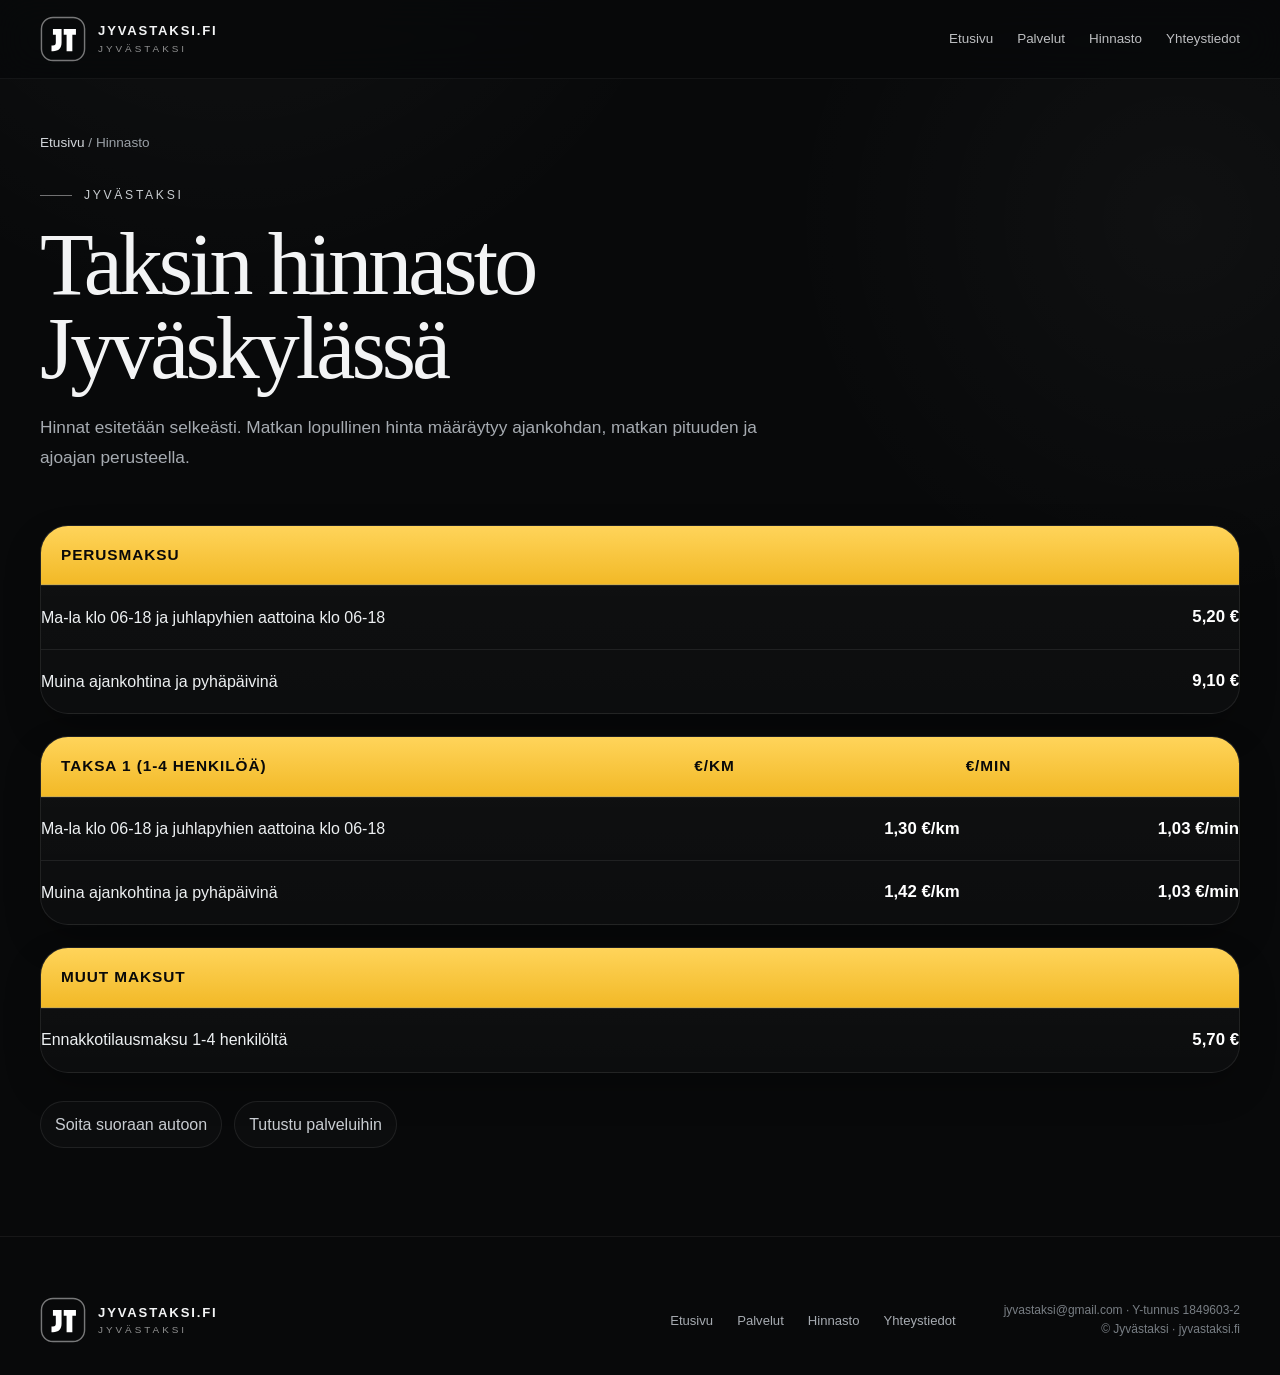
==== hinnasto/index.html @ cbcae80d "Add files via upload" ====
<!DOCTYPE html>
<html lang="fi"><head>
<meta charset="utf-8"><meta name="viewport" content="width=device-width, initial-scale=1">
<title>Taksin hinnasto Jyväskylä | Jyvästaksi</title><meta name="description" content="Jyvästaksin taksihinnasto Jyväskylässä: perusmaksut, kilometriveloitus, aikaveloitus ja ennakkotilausmaksu selkeästi esitettynä.">
<meta name="robots" content="index,follow,max-image-preview:large,max-snippet:-1">
<meta name="theme-color" content="#08090a"><link rel="canonical" href="https://jyvastaksi.fi/hinnasto/">
<meta property="og:locale" content="fi_FI"><meta property="og:type" content="website"><meta property="og:site_name" content="Jyvästaksi">
<meta property="og:title" content="Taksin hinnasto Jyväskylä | Jyvästaksi"><meta property="og:description" content="Jyvästaksin taksihinnasto Jyväskylässä: perusmaksut, kilometriveloitus, aikaveloitus ja ennakkotilausmaksu selkeästi esitettynä."><meta property="og:url" content="https://jyvastaksi.fi/hinnasto/"><meta property="og:image" content="https://jyvastaksi.fi/assets/jyvastaksi-og.jpg">
<meta name="twitter:card" content="summary_large_image"><meta name="twitter:title" content="Taksin hinnasto Jyväskylä | Jyvästaksi"><meta name="twitter:description" content="Jyvästaksin taksihinnasto Jyväskylässä: perusmaksut, kilometriveloitus, aikaveloitus ja ennakkotilausmaksu selkeästi esitettynä."><meta name="twitter:image" content="https://jyvastaksi.fi/assets/jyvastaksi-og.jpg">
<link rel="icon" href="/favicon.svg" type="image/svg+xml"><link rel="icon" href="/favicon.ico" sizes="any"><link rel="apple-touch-icon" href="/icon-180.png"><link rel="manifest" href="/site.webmanifest"><link rel="stylesheet" href="/assets/site.97f5869bd6.css">
<script type="application/ld+json">{"@context":"https://schema.org","@graph":[{"@type":"WebPage","@id":"https://jyvastaksi.fi/hinnasto/#webpage","url":"https://jyvastaksi.fi/hinnasto/","name":"Taksin hinnasto Jyväskylä | Jyvästaksi","isPartOf":{"@id":"https://jyvastaksi.fi/#website"},"about":{"@id":"https://jyvastaksi.fi/#business"},"inLanguage":"fi-FI"},{"@type":"BreadcrumbList","itemListElement":[{"@type":"ListItem","position":1,"name":"Etusivu","item":"https://jyvastaksi.fi/"},{"@type":"ListItem","position":2,"name":"Hinnasto","item":"https://jyvastaksi.fi/hinnasto/"}]},{"@type":["LocalBusiness","TaxiService"],"@id":"https://jyvastaksi.fi/#business","name":"Jyvästaksi","alternateName":"jyvastaksi.fi","legalName":"Jyvästaksi","url":"https://jyvastaksi.fi/","logo":"https://jyvastaksi.fi/icon-512.png","image":["https://jyvastaksi.fi/assets/jyvastaksi-og.jpg","https://jyvastaksi.fi/assets/jyvastaksi-taksi-jyvaskyla-1672.webp"],"email":"jyvastaksi@gmail.com","taxID":"1849603-2","priceRange":"€€","description":"Turvallista ja paikallista taksipalvelua Jyväskylässä neljän 1+4 hengen Mercedes-Benz-taksin kalustolla.","areaServed":{"@type":"City","name":"Jyväskylä"},"knowsLanguage":["fi"],"slogan":"Turvallista taksipalvelua vahvalla paikallistuntemuksella","contactPoint":[{"@type":"ContactPoint","telephone":"+358504113027","contactType":"Auto 27","areaServed":"Jyväskylä","availableLanguage":"fi"},{"@type":"ContactPoint","telephone":"+358504113035","contactType":"Auto 35","areaServed":"Jyväskylä","availableLanguage":"fi"},{"@type":"ContactPoint","telephone":"+358504113041","contactType":"Auto 41","areaServed":"Jyväskylä","availableLanguage":"fi"},{"@type":"ContactPoint","telephone":"+358504113075","contactType":"Auto 75","areaServed":"Jyväskylä","availableLanguage":"fi"}],"hasOfferCatalog":{"@type":"OfferCatalog","name":"Taksipalvelut","itemListElement":[{"@type":"Offer","itemOffered":{"@type":"Service","name":"Paikalliset taksikuljetukset Jyväskylässä"}},{"@type":"Offer","itemOffered":{"@type":"Service","name":"Ennakkotilaukset"}},{"@type":"Offer","itemOffered":{"@type":"Service","name":"Yritys- ja tilausajot"}}]}},{"@type":"WebSite","@id":"https://jyvastaksi.fi/#website","url":"https://jyvastaksi.fi/","name":"Jyvästaksi","inLanguage":"fi-FI","publisher":{"@id":"https://jyvastaksi.fi/#business"}}]}</script>
</head><body>
<a class="skip-link" href="#main">Siirry sisältöön</a>
<header class="site-header scrolled"><div class="container nav-wrap"><a class="brand" href="/" aria-label="Jyvästaksi, etusivu"><span class="brand-mark" aria-hidden="true"><svg viewBox="0 0 64 64"><rect x="2" y="2" width="60" height="60" rx="16"/><path d="M18 18h12v19c0 8-4 12-12 12h-2v-8h2c3 0 4-1 4-4V26h-4z"/><path d="M33 18h17v8h-5v23h-8V26h-4z"/></svg></span><span><strong>JYVASTAKSI.FI</strong><small>JYVÄSTAKSI</small></span></a><nav class="primary-nav"><a href="/">Etusivu</a><a href="/palvelut/">Palvelut</a><a href="/hinnasto/">Hinnasto</a><a href="/yhteystiedot/">Yhteystiedot</a></nav></div></header>
<main class="subpage-main" id="main"><div class="container"><div class="breadcrumbs"><a href="/">Etusivu</a> / Hinnasto</div><div class="subpage-hero"><span class="eyebrow">Jyvästaksi</span><h1>Taksin hinnasto Jyväskylässä</h1><p>Hinnat esitetään selkeästi. Matkan lopullinen hinta määräytyy ajankohdan, matkan pituuden ja ajoajan perusteella.</p></div><section class="pricing-panels" aria-label="Jyvästaksin hinnasto"><div class="price-panel"><div class="price-panel-head">Perusmaksu</div><div class="price-row"><div class="price-desc">Ma-la klo 06-18 ja juhlapyhien aattoina klo 06-18</div><div class="price-value">5,20 €</div></div><div class="price-row"><div class="price-desc">Muina ajankohtina ja pyhäpäivinä</div><div class="price-value">9,10 €</div></div></div><div class="price-panel"><div class="price-panel-head price-panel-head-grid"><span>Taksa 1 (1-4 henkilöä)</span><span>€/km</span><span>€/min</span></div><div class="price-row price-row-grid"><div class="price-desc">Ma-la klo 06-18 ja juhlapyhien aattoina klo 06-18</div><div class="price-value">1,30 €/km</div><div class="price-value">1,03 €/min</div></div><div class="price-row price-row-grid"><div class="price-desc">Muina ajankohtina ja pyhäpäivinä</div><div class="price-value">1,42 €/km</div><div class="price-value">1,03 €/min</div></div></div><div class="price-panel"><div class="price-panel-head">Muut maksut</div><div class="price-row"><div class="price-desc">Ennakkotilausmaksu 1-4 henkilöltä</div><div class="price-value">5,70 €</div></div></div></section><div class="seo-links"><a href="/yhteystiedot/">Soita suoraan autoon</a><a href="/palvelut/">Tutustu palveluihin</a></div></div></main>
<footer class="site-footer"><div class="container footer-grid"><a class="brand footer-brand" href="/"><span class="brand-mark" aria-hidden="true"><svg viewBox="0 0 64 64"><rect x="2" y="2" width="60" height="60" rx="16"/><path d="M18 18h12v19c0 8-4 12-12 12h-2v-8h2c3 0 4-1 4-4V26h-4z"/><path d="M33 18h17v8h-5v23h-8V26h-4z"/></svg></span><span><strong>JYVASTAKSI.FI</strong><small>JYVÄSTAKSI</small></span></a><div class="footer-links"><a href="/">Etusivu</a><a href="/palvelut/">Palvelut</a><a href="/hinnasto/">Hinnasto</a><a href="/yhteystiedot/">Yhteystiedot</a></div><div class="footer-meta"><span><a href="mailto:jyvastaksi@gmail.com">jyvastaksi@gmail.com</a> · Y-tunnus 1849603-2</span><span>© Jyvästaksi · jyvastaksi.fi</span></div></div></footer>
</body></html>
---- assets/site.97f5869bd6.css ----
:root { --bg: #08090a; --bg-soft: #0e1012; --surface: #14171a; --surface-2: #1b1f23; --line: rgba(255,255,255,.10); --line-strong: rgba(255,255,255,.18); --text: #f3f4f5; --muted: #a6abb1; --silver: #c8ccd1; --accent: #e2e4e7; --max: 1200px; --radius: 26px; --shadow: 0 24px 80px rgba(0,0,0,.45);
} * { box-sizing: border-box; } html { scroll-behavior: smooth; background: var(--bg);
} body { margin: 0; background: radial-gradient(circle at 15% -10%, rgba(255,255,255,.07), transparent 28%), radial-gradient(circle at 90% 20%, rgba(255,255,255,.045), transparent 25%), var(--bg); color: var(--text); font-family: Inter, ui-sans-serif, -apple-system, BlinkMacSystemFont, "Segoe UI", sans-serif; line-height: 1.6; -webkit-font-smoothing: antialiased;
} body.menu-open { overflow: hidden; } a { color: inherit; text-decoration: none; }
button, input, textarea { font: inherit; }
button { color: inherit; } img, svg { display: block; max-width: 100%; } .container { width: min(calc(100% - 40px), var(--max)); margin-inline: auto;
} .skip-link { position: fixed; top: 10px; left: 10px; z-index: 1000; padding: 10px 14px; background: #fff; color: #000; transform: translateY(-150%); transition: transform .2s ease;
}
.skip-link:focus { transform: translateY(0); } .sr-only { position: absolute; width: 1px; height: 1px; padding: 0; margin: -1px; overflow: hidden; clip: rect(0,0,0,0); white-space: nowrap; border: 0;
} .site-header { position: fixed; inset: 0 0 auto 0; z-index: 100; background: rgba(8,9,10,.72); backdrop-filter: blur(18px); border-bottom: 1px solid transparent; transition: border-color .25s ease, background .25s ease;
} .site-header.scrolled { border-bottom-color: var(--line); background: rgba(8,9,10,.92);
} .nav-wrap { min-height: 82px; display: flex; align-items: center; justify-content: space-between; gap: 32px;
} .brand { display: inline-flex; align-items: center; gap: 12px; letter-spacing: .16em; line-height: 1;
} .brand-mark { width: 46px; height: 46px;
} .brand-mark svg rect { fill: transparent; stroke: rgba(255,255,255,.45); stroke-width: 2;
} .brand-mark svg path { fill: #fff; } .brand strong { display: block; font-size: .78rem; font-weight: 650;
} .brand small { display: block; margin-top: 7px; font-size: .62rem; color: var(--muted); letter-spacing: .4em;
} .primary-nav { display: flex; align-items: center; gap: 28px; font-size: .87rem; color: #d6d8db;
} .primary-nav > a:not(.nav-cta) { position: relative;
} .primary-nav > a:not(.nav-cta)::after { content: ""; position: absolute; inset: auto 0 -7px; height: 1px; background: #fff; transform: scaleX(0); transform-origin: left; transition: transform .2s ease;
} .primary-nav > a:not(.nav-cta):hover::after { transform: scaleX(1);
} .nav-cta { border: 1px solid var(--line-strong); padding: 11px 17px; border-radius: 999px; transition: background .2s ease, color .2s ease;
} .nav-cta:hover { background: #fff; color: #08090a; } .menu-toggle { display: none; width: 44px; height: 44px; border: 1px solid var(--line); border-radius: 50%; background: transparent; align-items: center; justify-content: center; flex-direction: column; gap: 4px;
} .menu-toggle span:not(.sr-only) { width: 18px; height: 1px; background: #fff; transition: transform .2s ease, opacity .2s ease;
} .hero { position: relative; min-height: 820px; display: grid; align-items: center; padding: 160px 0 100px; overflow: hidden;
} .hero::before { content: ""; position: absolute; width: 660px; height: 660px; right: -240px; top: 40px; border: 1px solid rgba(255,255,255,.055); border-radius: 50%; box-shadow: 0 0 0 90px rgba(255,255,255,.012), 0 0 0 180px rgba(255,255,255,.008);
} .hero-grid { display: grid; grid-template-columns: .88fr 1.12fr; gap: 72px; align-items: center;
} .eyebrow { display: inline-flex; align-items: center; gap: 12px; color: #c9cdd1; font-size: .76rem; text-transform: uppercase; letter-spacing: .22em;
} .eyebrow::before { content: ""; width: 32px; height: 1px; background: rgba(255,255,255,.42);
} .hero h1,
.section h2 { font-family: Georgia, "Times New Roman", serif; font-weight: 400; letter-spacing: -.045em;
} .hero h1 { margin: 24px 0; font-size: clamp(4rem, 7.2vw, 7.4rem); line-height: .88;
} .hero h1 em { color: #aeb3b8; font-weight: 400;
} .hero-copy > p { max-width: 590px; margin: 0; font-size: 1.12rem; color: var(--muted);
} .hero-actions { display: flex; flex-wrap: wrap; gap: 14px; margin-top: 38px;
} .btn { min-height: 52px; padding: 14px 23px; border-radius: 999px; display: inline-flex; align-items: center; justify-content: center; border: 1px solid transparent; font-weight: 600; font-size: .92rem; cursor: pointer; transition: transform .2s ease, background .2s ease, border-color .2s ease;
} .btn:hover { transform: translateY(-2px); } .btn-primary { background: linear-gradient(180deg, #f3f4f5, #c7cbd0); color: #090a0b; box-shadow: 0 10px 28px rgba(255,255,255,.08);
} .btn-secondary { border-color: var(--line-strong); background: rgba(255,255,255,.025);
} .btn-secondary:hover { background: rgba(255,255,255,.06); } .btn-full { width: 100%; border: 0; } .hero-note { display: flex; align-items: center; gap: 9px; margin-top: 24px; color: #81878d; font-size: .78rem;
} .status-dot { width: 7px; height: 7px; border-radius: 50%; background: #b9bdc2; box-shadow: 0 0 0 5px rgba(185,189,194,.10);
} .hero-visual { position: relative; min-height: 520px; border-radius: 36px; border: 1px solid var(--line); background: linear-gradient(135deg, rgba(255,255,255,.035), transparent 46%), linear-gradient(180deg, #111316 0%, #090a0b 100%); overflow: hidden; box-shadow: var(--shadow);
} .hero-visual::before { content: ""; position: absolute; inset: 0; background-image: linear-gradient(rgba(255,255,255,.025) 1px, transparent 1px), linear-gradient(90deg, rgba(255,255,255,.025) 1px, transparent 1px); background-size: 48px 48px; mask-image: linear-gradient(to bottom, rgba(0,0,0,.75), transparent 75%);
} .light-line { position: absolute; width: 78%; height: 2px; left: 11%; top: 34%; background: linear-gradient(90deg, transparent, rgba(255,255,255,.75), transparent); box-shadow: 0 0 26px rgba(255,255,255,.23); transform: rotate(-7deg);
} .car-stage { position: absolute; inset: 80px 28px 70px; display: flex; align-items: center; justify-content: center;
} .car-silhouette { position: relative; width: 90%; height: 220px; filter: drop-shadow(0 35px 38px rgba(0,0,0,.65));
} .car-body { position: absolute; left: 4%; right: 2%; bottom: 45px; height: 90px; background: linear-gradient(180deg, #32363b, #0d0f11 74%); border-radius: 48px 70px 24px 22px; border-top: 1px solid rgba(255,255,255,.18); box-shadow: inset 0 -20px 35px rgba(0,0,0,.72);
} .car-roof { position: absolute; left: 24%; right: 18%; bottom: 113px; height: 78px; background: linear-gradient(145deg, #3a3f45, #111417 74%); clip-path: polygon(15% 100%, 30% 5%, 70% 0, 94% 100%); border-radius: 22px;
} .car-window { position: absolute; left: 35%; right: 27%; bottom: 128px; height: 48px; background: linear-gradient(135deg, #161c21, #060708); clip-path: polygon(7% 100%, 20% 7%, 75% 5%, 93% 100%); opacity: .94; border-top: 1px solid rgba(255,255,255,.12);
} .wheel { position: absolute; bottom: 17px; width: 78px; height: 78px; border-radius: 50%; background: radial-gradient(circle, #777c82 0 12%, #202326 13% 35%, #050607 36% 100%); border: 6px solid #090a0b; box-shadow: 0 0 0 2px rgba(255,255,255,.06);
} .wheel-left { left: 18%; }
.wheel-right { right: 14%; } .headlight { position: absolute; width: 80px; height: 13px; right: 2%; bottom: 93px; background: linear-gradient(90deg, transparent, #f5f6f7); border-radius: 50%; filter: blur(.3px); box-shadow: 18px 0 28px rgba(255,255,255,.28);
} .reflection { position: absolute; width: 76%; height: 60px; bottom: 5px; background: radial-gradient(ellipse, rgba(255,255,255,.07), transparent 68%); filter: blur(9px);
} .hero-card { position: absolute; left: 28px; bottom: 26px; padding: 18px 20px; min-width: 230px; background: rgba(9,10,11,.67); border: 1px solid var(--line); border-radius: 18px; backdrop-filter: blur(16px);
} .hero-card span,
.hero-card small { display: block; color: var(--muted); font-size: .72rem;
} .hero-card strong { display: block; margin: 3px 0 2px; font-family: Georgia, serif; font-weight: 400; font-size: 1.3rem;
} .hero-scroll { position: absolute; left: 20px; bottom: 90px; writing-mode: vertical-rl; font-size: .65rem; text-transform: uppercase; letter-spacing: .25em; color: #646a70;
} .trust-strip { border-block: 1px solid var(--line); background: rgba(255,255,255,.012);
} .trust-grid { display: grid; grid-template-columns: repeat(4, 1fr);
} .trust-grid > div { min-height: 132px; padding: 30px; display: flex; flex-direction: column; justify-content: center; border-right: 1px solid var(--line);
} .trust-grid > div:first-child { border-left: 1px solid var(--line); } .trust-grid strong { font-family: Georgia, serif; font-size: 1.65rem; font-weight: 400;
} .trust-grid span { color: var(--muted); font-size: .8rem; margin-top: 4px;
} .section { padding: 110px 0; } .section-head { display: grid; grid-template-columns: 1fr .6fr; gap: 42px; align-items: end; margin-bottom: 36px;
} .section h2 { margin: 18px 0 0; font-size: clamp(2.7rem, 5vw, 5rem); line-height: .98;
} .section-head > p { margin: 0; color: var(--muted);
} .service-grid { display: grid; grid-template-columns: repeat(3, 1fr); gap: 18px;
} .service-card { min-height: 330px; padding: 30px; border-radius: var(--radius); border: 1px solid var(--line); background: linear-gradient(145deg, rgba(255,255,255,.035), transparent 45%), var(--surface); display: flex; flex-direction: column; transition: transform .25s ease, border-color .25s ease, background .25s ease;
} .service-card:hover { transform: translateY(-6px); border-color: var(--line-strong); background: linear-gradient(145deg, rgba(255,255,255,.06), transparent 45%), #171a1e;
} .service-number { color: #777d83; font-size: .75rem; letter-spacing: .16em;
} .service-card h3 { margin: 42px 0 12px; font-family: Georgia, serif; font-size: 1.75rem; font-weight: 400;
} .service-card p { margin: 0; color: var(--muted);
} .service-link { margin-top: auto; padding-top: 28px; color: #cdd0d4; font-size: .82rem;
} .fleet { background: linear-gradient(180deg, rgba(255,255,255,.025), transparent 20%), var(--bg-soft); border-block: 1px solid var(--line);
} .fleet-grid,
.about-grid,
.contact-grid { display: grid; grid-template-columns: 1fr 1fr; gap: 80px; align-items: center;
} .lead { font-size: 1.15rem; color: #d4d7da;
} .fleet-copy .lead { max-width: 590px; } .check-list { display: grid; grid-template-columns: 1fr 1fr; gap: 13px 22px; list-style: none; padding: 0; margin: 30px 0;
} .check-list li { position: relative; padding-left: 22px; color: #cfd2d5;
} .check-list li::before { content: ""; position: absolute; left: 0; top: .72em; width: 8px; height: 1px; background: #e3e5e7;
} .muted { color: var(--muted); font-size: .88rem; } .fleet-panel { min-height: 520px; padding: 34px; border-radius: 34px; border: 1px solid var(--line); background: radial-gradient(circle at 85% 15%, rgba(255,255,255,.08), transparent 28%), linear-gradient(145deg, #20242a, #0c0e10 70%); position: relative; overflow: hidden; box-shadow: var(--shadow);
} .fleet-panel::after { content: ""; position: absolute; width: 360px; height: 360px; right: -150px; bottom: -160px; border-radius: 50%; border: 1px solid rgba(255,255,255,.10); box-shadow: 0 0 0 60px rgba(255,255,255,.02), 0 0 0 120px rgba(255,255,255,.01);
} .fleet-badge { position: relative; z-index: 2; font-family: Georgia, serif; font-size: clamp(5rem, 10vw, 9rem); letter-spacing: -.08em; color: rgba(255,255,255,.92);
} .fleet-lines { position: absolute; inset: 180px 34px auto; display: grid; gap: 18px;
} .fleet-lines span { height: 1px; background: linear-gradient(90deg, rgba(255,255,255,.35), transparent);
} .fleet-lines span:nth-child(2) { width: 75%; }
.fleet-lines span:nth-child(3) { width: 52%; } .fleet-meta { position: absolute; z-index: 2; left: 34px; right: 34px; bottom: 34px; display: grid; gap: 13px;
} .fleet-meta > div { display: flex; justify-content: space-between; gap: 18px; padding-top: 13px; border-top: 1px solid var(--line);
} .fleet-meta span { color: var(--muted); font-size: .8rem; }
.fleet-meta strong { font-weight: 500; font-size: .9rem; } .about-image { min-height: 580px; position: relative; overflow: hidden; border-radius: 34px; border: 1px solid var(--line); background: radial-gradient(circle at 20% 20%, rgba(255,255,255,.09), transparent 20%), linear-gradient(135deg, #1b1f23, #090a0b); box-shadow: var(--shadow);
} .city-grid { position: absolute; inset: 0; background-image: linear-gradient(22deg, transparent 0 46%, rgba(255,255,255,.08) 47% 48%, transparent 49% 100%), linear-gradient(115deg, transparent 0 43%, rgba(255,255,255,.055) 44% 45%, transparent 46% 100%), linear-gradient(90deg, rgba(255,255,255,.03) 1px, transparent 1px), linear-gradient(rgba(255,255,255,.03) 1px, transparent 1px); background-size: 180px 180px, 210px 210px, 48px 48px, 48px 48px; transform: scale(1.15) rotate(-4deg);
} .city-label { position: absolute; top: 50%; left: 50%; bottom: auto; transform: translate(-50%, -50%); width: 100%; padding: 0 24px; text-align: center; font-family: Georgia, serif; font-size: 3rem; line-height: .9; letter-spacing: -.04em;
} .city-label span { display: inline-block; margin-top: 12px; font-family: Inter, sans-serif; font-size: .72rem; letter-spacing: .18em; color: var(--muted); text-align: center;
} .about-copy p:not(.lead) { color: var(--muted); } .quote { display: grid; grid-template-columns: auto 1fr; gap: 18px; margin-top: 38px; padding: 24px 0; border-block: 1px solid var(--line);
} .quote > span { font-family: Georgia, serif; font-size: 3rem; line-height: 1; color: #8d9298;
} .quote p { margin: 4px 0 0; font-family: Georgia, serif; font-size: 1.35rem; color: #e2e4e6 !important;
} .contact { background: radial-gradient(circle at 20% 50%, rgba(255,255,255,.045), transparent 25%), var(--bg-soft); border-top: 1px solid var(--line);
} .contact-grid { align-items: start; } .contact-copy > p { max-width: 500px; color: var(--muted);
} .contact-details { display: grid; gap: 17px; margin-top: 40px;
} .contact-details > div { padding-top: 16px; border-top: 1px solid var(--line);
} .contact-details span,
.contact-details strong { display: block; } .contact-details span { color: var(--muted); font-size: .76rem; text-transform: uppercase; letter-spacing: .14em;
} .contact-details strong { margin-top: 4px; font-weight: 500;
} .contact-form { padding: 34px; border: 1px solid var(--line); border-radius: 28px; background: rgba(255,255,255,.025); box-shadow: var(--shadow);
} .form-row { display: grid; grid-template-columns: 1fr 1fr; gap: 16px;
} .contact-form label { display: grid; gap: 8px; margin-bottom: 16px; color: #d7dade; font-size: .82rem;
} .contact-form input,
.contact-form textarea { width: 100%; color: #f2f3f4; background: #0b0d0f; border: 1px solid var(--line); border-radius: 13px; padding: 13px 14px; outline: none; transition: border-color .2s ease, box-shadow .2s ease;
} .contact-form input:focus,
.contact-form textarea:focus { border-color: rgba(255,255,255,.45); box-shadow: 0 0 0 4px rgba(255,255,255,.045);
} .contact-form textarea { resize: vertical; min-height: 130px; } .consent { display: flex !important; grid-template-columns: none !important; align-items: flex-start; gap: 11px !important; color: var(--muted) !important;
} .consent input { width: 18px; height: 18px; margin-top: 2px;
} .form-status { min-height: 24px; margin: 14px 0 0; color: #e4e6e8; font-size: .84rem;
} .form-help { margin: 2px 0 0; color: #777d83; font-size: .72rem;
} .site-footer { padding: 60px 0 32px; border-top: 1px solid var(--line);
} .footer-grid { display: grid; grid-template-columns: 1fr auto auto; align-items: center; gap: 48px;
} .footer-links { display: flex; gap: 24px; color: var(--muted); font-size: .82rem;
} .footer-meta { display: grid; justify-items: end; color: #787e84; font-size: .75rem;
} .draft-note { margin-top: 42px; padding-top: 22px; border-top: 1px solid var(--line); color: #686e74; font-size: .72rem;
} .mobile-cta { display: none; } .reveal { opacity: 0; transform: translateY(22px); transition: opacity .7s ease, transform .7s ease;
} .reveal.visible { opacity: 1; transform: translateY(0);
} @media (prefers-reduced-motion: reduce) { html { scroll-behavior: auto; } *, *::before, *::after { animation-duration: .01ms !important; transition-duration: .01ms !important; } .reveal { opacity: 1; transform: none; }
} @media (max-width: 980px) { .primary-nav { position: fixed; inset: 82px 0 0; padding: 38px 20px; background: rgba(8,9,10,.98); display: flex; flex-direction: column; align-items: stretch; gap: 0; transform: translateX(100%); transition: transform .25s ease; } .primary-nav.open { transform: translateX(0); } .primary-nav a { padding: 17px 4px; border-bottom: 1px solid var(--line); font-size: 1.05rem; } .nav-cta { margin-top: 20px; border: 1px solid var(--line-strong) !important; text-align: center; } .menu-toggle { display: flex; } .menu-toggle[aria-expanded="true"] span:nth-child(1) { transform: translateY(5px) rotate(45deg); } .menu-toggle[aria-expanded="true"] span:nth-child(2) { opacity: 0; } .menu-toggle[aria-expanded="true"] span:nth-child(3) { transform: translateY(-5px) rotate(-45deg); } .hero-grid, .fleet-grid, .about-grid, .contact-grid { grid-template-columns: 1fr; } .hero { padding-top: 130px; } .hero-copy { max-width: 760px; } .hero-visual { min-height: 500px; } .section-head { grid-template-columns: 1fr; gap: 18px; } .fleet-grid, .about-grid, .contact-grid { gap: 36px; } .about-image { min-height: 360px; } .footer-grid { grid-template-columns: 1fr; align-items: start; } .footer-meta { justify-items: start; }
} @media (max-width: 720px) { .container { width: min(calc(100% - 28px), var(--max)); } .nav-wrap { min-height: 72px; } .primary-nav { inset: 72px 0 0; } .hero { min-height: auto; padding: 118px 0 70px; } .hero h1 { font-size: clamp(3.45rem, 17vw, 5.8rem); } .hero-copy > p { font-size: 1rem; } .hero-actions { display: grid; } .btn { width: 100%; } .hero-visual { min-height: 400px; border-radius: 24px; } .car-stage { inset: 62px 12px 76px; } .car-silhouette { transform: scale(.88); } .hero-card { left: 18px; right: 18px; bottom: 18px; } .hero-scroll { display: none; } .trust-grid { grid-template-columns: 1fr 1fr; } .trust-grid > div { min-height: 105px; padding: 20px; } .trust-grid > div:nth-child(3) { border-left: 1px solid var(--line); } .trust-grid > div:nth-child(-n+2) { border-bottom: 1px solid var(--line); } .section { padding: 64px 0; } .section h2 { font-size: clamp(2.15rem, 10vw, 3.35rem); } .service-grid { grid-template-columns: 1fr; } .service-card { min-height: 280px; } .check-list { grid-template-columns: 1fr; } .fleet-panel { min-height: 430px; padding: 24px; } .fleet-lines { inset: 150px 24px auto; } .fleet-meta { left: 24px; right: 24px; bottom: 24px; } .about-image { min-height: 250px; } .city-label { top: 50%; left: 50%; bottom: auto; transform: translate(-50%, -50%); font-size: 2.15rem; } .contact-form { padding: 18px; border-radius: 20px; } .form-row { grid-template-columns: 1fr; gap: 0; } .footer-links { flex-wrap: wrap; } .footer-brand { margin-bottom: 8px; } .mobile-cta { display: flex; position: fixed; z-index: 90; left: 14px; right: 14px; bottom: 14px; min-height: 52px; align-items: center; justify-content: center; border-radius: 999px; background: linear-gradient(180deg, #f3f4f5, #c7cbd0); color: #090a0b; font-weight: 700; box-shadow: 0 18px 55px rgba(0,0,0,.55); } .site-footer { padding-bottom: 100px; }
} .hero-visual-photo { position: relative; min-height: 560px; border-radius: 34px; border: 1px solid var(--line); overflow: hidden; background: #0b0d10; box-shadow: var(--shadow);
} .hero-photo { position: absolute; inset: 0; width: 100%; height: 100%; object-fit: cover; object-position: center center;
} .hero-visual-photo::before { content: ""; position: absolute; inset: 0; background: linear-gradient(180deg, rgba(0,0,0,.10), rgba(0,0,0,.18) 38%, rgba(0,0,0,.55) 100%), radial-gradient(circle at 85% 18%, rgba(255,255,255,.10), transparent 22%); z-index: 1;
} .hero-card,
.hero-float { position: absolute; z-index: 2; border: 1px solid rgba(255,255,255,.12); background: rgba(8,10,12,.62); backdrop-filter: blur(14px); box-shadow: 0 14px 36px rgba(0,0,0,.32);
} .hero-card { left: 24px; right: auto; bottom: 24px; min-width: 290px; padding: 18px 20px; border-radius: 20px;
} .hero-card span,
.hero-card small,
.hero-float span { display: block; color: #d2d6da; font-size: .74rem;
} .hero-card strong { display: block; margin: 4px 0; font-family: Georgia, serif; font-weight: 400; font-size: 1.45rem;
} .hero-float { top: 24px; right: 24px; padding: 14px 16px; border-radius: 18px; text-align: right;
} .hero-float strong { display: block; margin-top: 3px; font-size: 1rem; font-weight: 600; color: #fff;
} @media (max-width: 720px) { .hero-visual-photo { min-height: 390px; border-radius: 24px; } .hero-card { left: 16px; right: 16px; bottom: 16px; min-width: 0; border-radius: 16px; } .hero-float { top: 16px; right: 16px; padding: 10px 12px; border-radius: 14px; }
} .gallery { background: linear-gradient(180deg, rgba(255,255,255,.018), transparent 18%), var(--bg); border-top: 1px solid var(--line);
} .gallery-grid { display: grid; grid-template-columns: 1.25fr .95fr; gap: 22px; align-items: stretch;
} .gallery-card,
.price-card { position: relative; margin: 0; overflow: hidden; border-radius: 28px; border: 1px solid var(--line); background: rgba(255,255,255,.02); box-shadow: var(--shadow);
} .gallery-card img,
.price-card img { width: 100%; height: 100%; display: block; object-fit: cover;
} .gallery-card-large { min-height: 530px;
} .gallery-card:not(.gallery-card-large) { min-height: 530px;
} .gallery-card::before { content: ""; position: absolute; inset: 0; background: linear-gradient(180deg, rgba(0,0,0,.02), rgba(0,0,0,.08) 40%, rgba(0,0,0,.72) 100%); z-index: 1;
} .gallery-card figcaption { position: absolute; left: 22px; right: 22px; bottom: 20px; z-index: 2; padding: 18px 20px; border-radius: 18px; border: 1px solid rgba(255,255,255,.12); background: rgba(7,8,10,.55); backdrop-filter: blur(14px);
} .gallery-card figcaption strong { display: block; font-family: Georgia, serif; font-weight: 400; font-size: 1.35rem; margin-bottom: 4px;
} .gallery-card figcaption span { color: #d2d6da; font-size: .84rem;
} .pricing { background: linear-gradient(180deg, rgba(255,255,255,.025), transparent 20%), var(--bg-soft); border-top: 1px solid var(--line);
} .price-grid { display: grid; grid-template-columns: 1fr 1fr; gap: 22px;
} .price-card { padding: 14px; text-decoration: none; transition: transform .25s ease, border-color .25s ease, background .25s ease;
} .price-card:hover { transform: translateY(-5px); border-color: var(--line-strong); background: rgba(255,255,255,.04);
} .price-card img { height: auto; border-radius: 18px; object-fit: contain; background: #fff;
} .price-card span { display: inline-block; margin-top: 12px; color: #d6dade; font-size: .84rem;
} .pricing-note { margin-top: 20px; padding: 18px 20px; border-radius: 18px; border: 1px solid var(--line); color: var(--muted); background: rgba(255,255,255,.02);
} @media (max-width: 980px) { .gallery-grid, .price-grid { grid-template-columns: 1fr; } .gallery-card-large, .gallery-card:not(.gallery-card-large) { min-height: 430px; }
} @media (max-width: 720px) { .gallery-card-large, .gallery-card:not(.gallery-card-large) { min-height: 320px; } .gallery-card, .price-card { border-radius: 22px; } .gallery-card figcaption { left: 16px; right: 16px; bottom: 16px; padding: 14px 16px; } .gallery-card figcaption strong { font-size: 1.15rem; } .price-card { padding: 10px; }
} .pricing { background: linear-gradient(180deg, rgba(255,255,255,.025), transparent 20%), var(--bg-soft); border-top: 1px solid var(--line);
} .pricing-panels { display: grid; gap: 22px;
} .price-panel { overflow: hidden; border-radius: 24px; border: 1px solid var(--line); background: linear-gradient(145deg, rgba(255,255,255,.035), transparent 46%), rgba(255,255,255,.02); box-shadow: var(--shadow);
} .price-panel-head { padding: 17px 20px; background: linear-gradient(90deg, #4fc6cc, #6fd7dc); color: white; text-transform: uppercase; letter-spacing: .06em; font-weight: 700; font-size: .96rem;
} .price-panel-head-grid { display: grid; grid-template-columns: 1.7fr .7fr .7fr; gap: 18px;
} .price-row { display: grid; grid-template-columns: 1.6fr .6fr; gap: 16px; align-items: center; padding: 18px 20px; border-top: 1px solid rgba(255,255,255,.08);
} .price-row-grid { grid-template-columns: 1.7fr .7fr .7fr;
} .price-desc { color: #edf0f2; font-size: 1rem; line-height: 1.5;
} .price-value { color: #ffffff; font-weight: 700; font-size: 1.05rem; text-align: right; white-space: nowrap;
} .pricing-note { margin-top: 20px; padding: 18px 20px; border-radius: 18px; border: 1px solid var(--line); color: var(--muted); background: rgba(255,255,255,.02);
} @media (max-width: 820px) { .price-panel-head-grid, .price-row-grid { grid-template-columns: 1fr; } .price-row { grid-template-columns: 1fr; gap: 8px; } .price-value { text-align: left; } .price-panel-head span:not(:first-child) { display: none; }
} 

 .fleet-badge-word { font-size: clamp(3.2rem, 7vw, 6.2rem) !important; letter-spacing: -.055em !important; }


 .quick-actions { position: fixed; z-index: 120; right: 18px; top: 50%; transform: translateY(-50%); display: grid; gap: 10px; padding: 10px; border-radius: 22px; border: 1px solid rgba(255,255,255,.14); background: rgba(10,11,13,.78); backdrop-filter: blur(16px); box-shadow: 0 18px 50px rgba(0,0,0,.38); } .quick-actions a { width: 74px; min-height: 66px; display: grid; place-items: center; gap: 4px; padding: 8px 5px; border-radius: 15px; color: #f5f6f7; background: rgba(255,255,255,.035); border: 1px solid transparent; transition: transform .2s ease, background .2s ease, border-color .2s ease; text-align: center; } .quick-actions a:hover { transform: translateY(-2px); background: rgba(255,255,255,.08); border-color: rgba(255,255,255,.16); } .quick-actions svg { width: 21px; height: 21px; fill: currentColor; } .quick-actions span { font-size: .68rem; color: #d6dade; } @media (max-width: 900px) { .quick-actions { top: auto; right: 12px; left: 12px; bottom: 12px; transform: none; grid-template-columns: repeat(4, 1fr); gap: 6px; padding: 8px; border-radius: 22px; } .quick-actions a { width: auto; min-height: 58px; border-radius: 14px; } .quick-actions span { font-size: .66rem; } .site-footer { padding-bottom: 110px !important; } }


 .car-phones { background: radial-gradient(circle at 85% 15%, rgba(255,255,255,.045), transparent 25%), var(--bg-soft); border-top: 1px solid var(--line); border-bottom: 1px solid var(--line); } .car-phone-grid { display: grid; grid-template-columns: repeat(4, 1fr); gap: 16px; } .car-phone-card { min-height: 205px; display: flex; flex-direction: column; justify-content: space-between; padding: 26px; border-radius: 25px; border: 1px solid var(--line); background: linear-gradient(145deg, rgba(255,255,255,.05), transparent 48%), var(--surface); box-shadow: 0 18px 48px rgba(0,0,0,.25); transition: transform .2s ease, border-color .2s ease, background .2s ease; } .car-phone-card:hover { transform: translateY(-5px); border-color: var(--line-strong); background: linear-gradient(145deg, rgba(255,255,255,.08), transparent 48%), var(--surface-2); } .car-phone-id { color: var(--muted); text-transform: uppercase; letter-spacing: .18em; font-size: .75rem; } .car-phone-card strong { font-family: Georgia, serif; font-weight: 400; font-size: clamp(1.35rem, 2vw, 1.8rem); white-space: nowrap; } .car-phone-action { color: #e7e9eb; font-size: .82rem; } .contact-cars { padding-top: 16px; border-top: 1px solid var(--line); } .contact-car-links { display: grid; grid-template-columns: 1fr 1fr; gap: 10px; margin-top: 13px; } .contact-car-links a { display: grid; gap: 2px; padding: 13px 14px; border-radius: 14px; border: 1px solid var(--line); background: rgba(255,255,255,.025); } .contact-car-links b { font-weight: 600; color: #f2f3f4; } .contact-car-links small { color: var(--muted); font-size: .72rem; } .quick-actions a { min-height: 78px !important; } .quick-actions .quick-car { font-size: .70rem; color: #f5f6f7; font-weight: 700; } .quick-actions small { color: #b9bec4; font-size: .55rem; line-height: 1; white-space: nowrap; } @media (max-width: 980px) { .car-phone-grid { grid-template-columns: 1fr 1fr; } } @media (max-width: 900px) { .quick-actions a { min-height: 66px !important; padding: 6px 2px !important; gap: 2px !important; } .quick-actions svg { width: 18px !important; height: 18px !important; } .quick-actions .quick-car { font-size: .64rem; } .quick-actions small { font-size: .48rem; letter-spacing: -.02em; } } @media (max-width: 620px) { .car-phone-grid { grid-template-columns: 1fr; } .car-phone-card { min-height: 145px; } .contact-car-links { grid-template-columns: 1fr; } }


 .reveal, .reveal.visible { opacity: 1 !important; transform: none !important; }


 .gallery-grid { grid-template-columns: minmax(0, 900px) !important; justify-content: center !important; } .gallery-card { max-width: 900px; margin-inline: auto; }



  .fleet-grid {
    grid-template-columns: minmax(0, 820px) !important;
    justify-content: center;
  }

  .fleet-copy {
    max-width: 820px;
  }

  .fleet-copy .lead {
    max-width: 760px;
  }



  .section { padding: 92px 0 !important; }
  .site-header { background: rgba(8,9,10,.78) !important; backdrop-filter: blur(20px) saturate(140%) !important; }
  .site-header.scrolled { background: rgba(8,9,10,.94) !important; }
  .nav-wrap { min-height: 78px !important; }
  .brand strong { font-size: .82rem !important; letter-spacing: .12em !important; }
  .brand small { margin-top: 6px !important; letter-spacing: .33em !important; }
  .primary-nav { gap: 24px !important; font-size: .84rem !important; }
  .nav-cta, .btn {
    min-height: 50px !important;
    padding: 13px 20px !important;
    border-radius: 16px !important;
    font-weight: 700 !important;
    letter-spacing: .01em !important;
    transition: transform .18s ease, box-shadow .18s ease, background .18s ease, border-color .18s ease !important;
  }
  .nav-cta {
    background: linear-gradient(180deg, rgba(255,255,255,.08), rgba(255,255,255,.03)) !important;
    border: 1px solid rgba(255,255,255,.16) !important;
    box-shadow: 0 10px 22px rgba(0,0,0,.18) !important;
  }
  .nav-cta:hover, .btn:hover { transform: translateY(-1px) !important; box-shadow: 0 14px 28px rgba(0,0,0,.24) !important; }
  .btn-primary {
    background: linear-gradient(180deg, #ffffff, #d6dbe0) !important;
    color: #08090a !important;
    box-shadow: 0 14px 30px rgba(255,255,255,.08), 0 10px 28px rgba(0,0,0,.24) !important;
  }
  .btn-secondary {
    border-color: rgba(255,255,255,.16) !important;
    background: linear-gradient(180deg, rgba(255,255,255,.055), rgba(255,255,255,.025)) !important;
  }
  .menu-toggle {
    border-color: rgba(255,255,255,.16) !important;
    background: rgba(255,255,255,.03) !important;
    box-shadow: 0 10px 20px rgba(0,0,0,.18) !important;
  }
  .hero { min-height: 720px !important; padding: 146px 0 78px !important; }
  .hero-grid { gap: 54px !important; }
  .hero h1 { font-size: clamp(3.35rem, 6.2vw, 6.3rem) !important; line-height: .92 !important; margin: 20px 0 !important; }
  .hero-copy > p { max-width: 560px !important; font-size: 1.03rem !important; color: #c8ccd1 !important; }
  .hero-actions { margin-top: 30px !important; gap: 12px !important; }
  .hero-note { margin-top: 18px !important; }
  .hero-visual { border-radius: 32px !important; box-shadow: 0 26px 60px rgba(0,0,0,.36) !important; }
  .section-head { margin-bottom: 34px !important; }
  .section-head p, .about-copy p, .contact-copy p { color: #bcc2c8 !important; }
  .section h2 { line-height: .96 !important; }

  .car-phone-card {
    min-height: 188px !important;
    padding: 24px !important;
    border-radius: 24px !important;
    background: linear-gradient(180deg, rgba(255,255,255,.055), rgba(255,255,255,.02)) !important;
    border-color: rgba(255,255,255,.10) !important;
  }
  .car-phone-card strong { font-size: clamp(1.28rem, 1.9vw, 1.65rem) !important; }
  .car-phone-action { color: #eef0f2 !important; font-weight: 600 !important; }
  .contact-car-links { gap: 12px !important; }
  .contact-car-links a {
    padding: 14px 15px !important;
    border-radius: 16px !important;
    border-color: rgba(255,255,255,.10) !important;
    background: linear-gradient(180deg, rgba(255,255,255,.05), rgba(255,255,255,.02)) !important;
  }

  .quick-actions {
    right: 16px !important;
    gap: 8px !important;
    padding: 10px !important;
    border-radius: 24px !important;
    background: rgba(10,11,13,.84) !important;
    border: 1px solid rgba(255,255,255,.14) !important;
    box-shadow: 0 22px 58px rgba(0,0,0,.40) !important;
    backdrop-filter: blur(18px) saturate(125%) !important;
  }
  .quick-actions a {
    width: 80px !important;
    min-height: 72px !important;
    gap: 4px !important;
    padding: 9px 5px !important;
    border-radius: 16px !important;
    background: linear-gradient(180deg, rgba(255,255,255,.065), rgba(255,255,255,.025)) !important;
    border: 1px solid rgba(255,255,255,.08) !important;
    box-shadow: inset 0 1px 0 rgba(255,255,255,.03) !important;
  }
  .quick-actions a:hover {
    background: linear-gradient(180deg, rgba(255,255,255,.11), rgba(255,255,255,.04)) !important;
    border-color: rgba(255,255,255,.18) !important;
  }
  .quick-actions svg { width: 19px !important; height: 19px !important; }
  .quick-actions .quick-car { font-size: .72rem !important; letter-spacing: .01em !important; }
  .quick-actions small { font-size: .56rem !important; color: #c6cbd0 !important; }

  .price-panel, .price-card, .contact-form, .about-image {
    border-radius: 28px !important;
    box-shadow: 0 20px 52px rgba(0,0,0,.26) !important;
  }
  .price-row { padding: 18px 0 !important; }

  @media (max-width: 980px) {
    .section { padding: 76px 0 !important; }
    .hero { min-height: auto !important; padding: 124px 0 56px !important; }
    .hero-grid { gap: 34px !important; }
    .quick-actions { left: 12px !important; right: 12px !important; bottom: 12px !important; top: auto !important; transform: none !important; grid-template-columns: repeat(4, 1fr) !important; }
    .quick-actions a { width: auto !important; min-height: 64px !important; border-radius: 14px !important; }
  }

  @media (max-width: 640px) {
    .container { width: min(calc(100% - 26px), var(--max)) !important; }
    .nav-wrap { min-height: 72px !important; gap: 16px !important; }
    .hero h1 { font-size: clamp(2.62rem, 11vw, 4rem) !important; line-height: .95 !important; }
    .hero-copy > p { font-size: .98rem !important; }
    .section { padding: 62px 0 !important; }
    .section-head { margin-bottom: 24px !important; }
    .section-head h2, .about-copy h2, .contact-copy h2 { font-size: clamp(2.15rem, 10vw, 3rem) !important; }
    .btn, .nav-cta { min-height: 48px !important; padding: 12px 16px !important; border-radius: 14px !important; }
    .quick-actions { padding: 8px !important; gap: 6px !important; border-radius: 20px !important; }
    .quick-actions a { min-height: 62px !important; padding: 6px 2px !important; }
    .quick-actions .quick-car { font-size: .64rem !important; }
    .quick-actions small { font-size: .47rem !important; letter-spacing: -.01em !important; }
    .car-phone-card { min-height: 150px !important; padding: 20px !important; }
    .price-row { padding: 15px 0 !important; }
    .site-footer { padding-bottom: 106px !important; }
  }



  :root {
    --line: rgba(255,255,255,.08) !important;
    --line-strong: rgba(255,255,255,.14) !important;
  }
  body {
    background: radial-gradient(circle at 18% -12%, rgba(255,255,255,.045), transparent 26%), radial-gradient(circle at 92% 16%, rgba(255,255,255,.03), transparent 24%), #08090a !important;
  }
  .site-header {
    background: rgba(8,9,10,.80) !important;
    backdrop-filter: blur(18px) saturate(120%) !important;
    border-bottom: 1px solid rgba(255,255,255,.05) !important;
  }
  .site-header.scrolled { background: rgba(8,9,10,.92) !important; }
  .brand strong { letter-spacing: .14em !important; }
  .brand small { color: rgba(255,255,255,.55) !important; letter-spacing: .30em !important; }
  .primary-nav a { opacity: .88 !important; }
  .primary-nav a:hover { opacity: 1 !important; }

  .nav-cta, .btn {
    min-height: 44px !important;
    padding: 10px 16px !important;
    border-radius: 14px !important;
    font-size: .92rem !important;
    font-weight: 600 !important;
    box-shadow: none !important;
  }
  .btn-primary {
    background: linear-gradient(180deg, #f2f3f5, #d5d9de) !important;
    color: #090a0b !important;
    border: 1px solid rgba(255,255,255,.18) !important;
  }
  .btn-secondary, .nav-cta {
    background: rgba(255,255,255,.035) !important;
    border: 1px solid rgba(255,255,255,.12) !important;
  }
  .menu-toggle {
    width: 46px !important;
    height: 46px !important;
    border-radius: 14px !important;
    background: rgba(255,255,255,.03) !important;
    border: 1px solid rgba(255,255,255,.12) !important;
    box-shadow: none !important;
  }

  .hero { padding-top: 136px !important; padding-bottom: 64px !important; }
  .hero-copy > p { color: #c5cad0 !important; }
  .hero-visual, .hero-visual-photo { box-shadow: 0 20px 48px rgba(0,0,0,.32) !important; }
  .hero-float, .hero-card {
    background: rgba(8,10,12,.68) !important;
    border: 1px solid rgba(255,255,255,.10) !important;
    box-shadow: 0 16px 34px rgba(0,0,0,.24) !important;
    backdrop-filter: blur(16px) saturate(118%) !important;
  }
  .hero-float {
    top: 20px !important;
    right: 20px !important;
    padding: 14px 18px !important;
    border-radius: 18px !important;
  }
  .hero-float span {
    color: rgba(255,255,255,.78) !important;
    font-size: .84rem !important;
    letter-spacing: .01em !important;
  }
  .hero-float strong { font-size: 1.05rem !important; margin-top: 6px !important; }
  .hero-card {
    left: 20px !important;
    right: 20px !important;
    bottom: 20px !important;
    min-width: 0 !important;
    padding: 22px 24px !important;
    border-radius: 22px !important;
  }
  .hero-card strong {
    font-size: clamp(2.2rem, 4vw, 3.6rem) !important;
    line-height: .98 !important;
    margin: 0 0 10px !important;
    letter-spacing: -.03em !important;
    color: #f6f7f8 !important;
  }
  .hero-card small {
    font-size: clamp(1rem, 1.5vw, 1.08rem) !important;
    line-height: 1.45 !important;
    color: #d0d4d9 !important;
  }

  .trust-strip { background: rgba(255,255,255,.010) !important; }
  .trust-grid > div { min-height: 114px !important; padding: 24px 26px !important; }
  .trust-grid strong { font-size: 1.75rem !important; }
  .trust-grid span { color: #aeb4ba !important; }

  .section { padding: 82px 0 !important; }
  .section-head { margin-bottom: 28px !important; }
  .section-head p, .about-copy p, .contact-copy p, .price-intro p { color: #bbc1c7 !important; }
  .car-phone-card, .price-panel, .price-card, .contact-form, .about-image {
    background: linear-gradient(180deg, rgba(255,255,255,.035), rgba(255,255,255,.018)) !important;
    border: 1px solid rgba(255,255,255,.08) !important;
    box-shadow: 0 16px 36px rgba(0,0,0,.22) !important;
  }
  .car-phone-card {
    min-height: 172px !important;
    padding: 20px !important;
    border-radius: 22px !important;
  }
  .car-phone-card strong { font-size: 1.35rem !important; }
  .car-phone-card p, .car-phone-card small, .car-phone-action { color: #d4d8dc !important; }
  .contact-car-links a {
    padding: 12px 14px !important;
    border-radius: 14px !important;
    background: rgba(255,255,255,.03) !important;
    border: 1px solid rgba(255,255,255,.09) !important;
  }

  .quick-actions {
    right: 14px !important;
    gap: 7px !important;
    padding: 8px !important;
    border-radius: 20px !important;
    background: rgba(9,10,12,.80) !important;
    border: 1px solid rgba(255,255,255,.10) !important;
    backdrop-filter: blur(16px) saturate(110%) !important;
    box-shadow: 0 14px 36px rgba(0,0,0,.24) !important;
  }
  .quick-actions a {
    width: 68px !important;
    min-height: 58px !important;
    gap: 3px !important;
    padding: 7px 4px !important;
    border-radius: 14px !important;
    background: rgba(255,255,255,.025) !important;
    border: 1px solid rgba(255,255,255,.06) !important;
    box-shadow: none !important;
  }
  .quick-actions a:hover { background: rgba(255,255,255,.045) !important; border-color: rgba(255,255,255,.12) !important; transform: translateY(-1px) !important; }
  .quick-actions svg { width: 17px !important; height: 17px !important; }
  .quick-actions .quick-car { font-size: .62rem !important; font-weight: 700 !important; letter-spacing: 0 !important; }
  .quick-actions small { font-size: .46rem !important; color: #c7ccd1 !important; letter-spacing: 0 !important; }

  .site-footer { border-top: 1px solid rgba(255,255,255,.06) !important; }

  @media (max-width: 900px) {
    .hero { padding-top: 116px !important; padding-bottom: 52px !important; }
    .hero-float { top: 16px !important; right: 16px !important; }
    .hero-card { left: 16px !important; right: 16px !important; bottom: 16px !important; padding: 18px 18px !important; border-radius: 18px !important; }
    .quick-actions { left: 10px !important; right: 10px !important; bottom: 10px !important; top: auto !important; transform: none !important; grid-template-columns: repeat(4, 1fr) !important; }
    .quick-actions a { width: auto !important; min-height: 56px !important; }
  }

  @media (max-width: 640px) {
    .container { width: min(calc(100% - 24px), var(--max)) !important; }
    .section { padding: 60px 0 !important; }
    .hero-visual-photo { min-height: 330px !important; border-radius: 24px !important; }
    .hero-card strong { font-size: clamp(1.8rem, 8vw, 2.55rem) !important; }
    .hero-card small { font-size: .96rem !important; }
    .hero-float span { font-size: .76rem !important; }
    .hero-float strong { font-size: 1rem !important; }
    .primary-nav { gap: 14px !important; }
    .nav-cta, .btn { min-height: 42px !important; padding: 10px 14px !important; }
    .quick-actions { padding: 7px !important; gap: 6px !important; border-radius: 18px !important; }
    .quick-actions a { min-height: 54px !important; padding: 6px 2px !important; border-radius: 12px !important; }
    .quick-actions .quick-car { font-size: .58rem !important; }
    .quick-actions small { font-size: .43rem !important; }
    .site-footer { padding-bottom: 94px !important; }
  }



  :root {
    --taxi-yellow: #f2b927;
    --taxi-yellow-light: #ffd45a;
    --taxi-yellow-dark: #d99b08;
    --taxi-ink: #090909;
  }

  /* Keep the vehicle image unobstructed. */
  .hero-card,
  .gallery-card figcaption {
    display: none !important;
  }

  /* Compact premium label: does not cover the number plate. */
  .hero-float {
    top: 16px !important;
    right: 16px !important;
    padding: 10px 14px !important;
    border-radius: 15px !important;
    background: rgba(8, 9, 10, .72) !important;
    border: 1px solid rgba(255, 255, 255, .11) !important;
  }
  .hero-float span { font-size: .74rem !important; }
  .hero-float strong { font-size: .96rem !important; margin-top: 3px !important; }

  /* Taxi-yellow price headings instead of turquoise. */
  .price-panel-head {
    background: linear-gradient(180deg, var(--taxi-yellow-light), var(--taxi-yellow)) !important;
    color: var(--taxi-ink) !important;
    border-bottom: 1px solid rgba(0, 0, 0, .18) !important;
    text-shadow: none !important;
  }

  /* Main vehicle call cards: restrained yellow treatment. */
  .car-phone-card {
    min-height: 150px !important;
    padding: 18px !important;
    border-radius: 20px !important;
    background: linear-gradient(155deg, var(--taxi-yellow-light), var(--taxi-yellow)) !important;
    color: var(--taxi-ink) !important;
    border: 1px solid rgba(0, 0, 0, .18) !important;
    box-shadow: 0 14px 32px rgba(0, 0, 0, .23) !important;
  }
  .car-phone-card:hover {
    background: linear-gradient(155deg, #ffdc68, #f4bc2c) !important;
    border-color: rgba(0, 0, 0, .28) !important;
  }
  .car-phone-card .car-phone-id,
  .car-phone-card strong,
  .car-phone-card .car-phone-action {
    color: var(--taxi-ink) !important;
  }
  .car-phone-card .car-phone-id { opacity: .72 !important; }
  .car-phone-card strong { font-size: 1.25rem !important; }
  .car-phone-card .car-phone-action { font-weight: 700 !important; }

  /* Small fixed call buttons on desktop and mobile. */
  .quick-actions {
    gap: 6px !important;
    padding: 7px !important;
    border-radius: 18px !important;
    background: rgba(8, 9, 10, .82) !important;
    border: 1px solid rgba(255, 255, 255, .10) !important;
  }
  .quick-actions a {
    width: 64px !important;
    min-height: 54px !important;
    padding: 6px 3px !important;
    gap: 2px !important;
    border-radius: 13px !important;
    color: var(--taxi-ink) !important;
    background: linear-gradient(155deg, var(--taxi-yellow-light), var(--taxi-yellow)) !important;
    border: 1px solid rgba(0, 0, 0, .18) !important;
    box-shadow: none !important;
  }
  .quick-actions a:hover {
    background: linear-gradient(155deg, #ffdc68, #f4bc2c) !important;
    border-color: rgba(0, 0, 0, .28) !important;
  }
  .quick-actions svg {
    width: 16px !important;
    height: 16px !important;
    color: var(--taxi-ink) !important;
    fill: currentColor !important;
  }
  .quick-actions .quick-car,
  .quick-actions small,
  .quick-actions span {
    color: var(--taxi-ink) !important;
  }
  .quick-actions .quick-car {
    font-size: .57rem !important;
    line-height: 1.05 !important;
  }
  .quick-actions small {
    font-size: .41rem !important;
    line-height: 1 !important;
  }

  /* Other action buttons: subtle taxi-yellow accent, not oversized. */
  .btn-primary {
    background: linear-gradient(180deg, var(--taxi-yellow-light), var(--taxi-yellow)) !important;
    color: var(--taxi-ink) !important;
    border-color: rgba(0, 0, 0, .16) !important;
  }
  .nav-cta {
    border-color: rgba(242, 185, 39, .55) !important;
  }
  .nav-cta:hover {
    background: var(--taxi-yellow) !important;
    color: var(--taxi-ink) !important;
  }

  @media (max-width: 900px) {
    .quick-actions {
      left: 10px !important;
      right: 10px !important;
      bottom: 10px !important;
      grid-template-columns: repeat(4, minmax(0, 1fr)) !important;
    }
    .quick-actions a {
      width: auto !important;
      min-height: 52px !important;
    }
  }

  @media (max-width: 640px) {
    .hero-visual-photo { min-height: 355px !important; }
    .hero-float {
      top: 12px !important;
      right: 12px !important;
      padding: 8px 11px !important;
    }
    .car-phone-grid {
      grid-template-columns: repeat(2, minmax(0, 1fr)) !important;
      gap: 10px !important;
    }
    .car-phone-card {
      min-height: 118px !important;
      padding: 14px !important;
      border-radius: 17px !important;
    }
    .car-phone-card strong {
      font-size: 1.02rem !important;
      white-space: normal !important;
    }
    .quick-actions {
      padding: 6px !important;
      gap: 5px !important;
      border-radius: 16px !important;
    }
    .quick-actions a {
      min-height: 49px !important;
      padding: 5px 2px !important;
      border-radius: 11px !important;
    }
    .quick-actions .quick-car { font-size: .54rem !important; }
    .quick-actions small { font-size: .39rem !important; }
  }



  .car-phone-capacity {
    display: inline-flex;
    align-items: center;
    width: fit-content;
    padding: 4px 8px;
    border-radius: 999px;
    background: rgba(0,0,0,.10);
    color: var(--taxi-ink, #090909);
    font-size: .72rem;
    font-weight: 700;
    line-height: 1;
  }
  .contact-car-links em {
    color: #c5cbd0;
    font-size: .70rem;
    font-style: normal;
    font-weight: 600;
  }
  .quick-actions small {
    display: grid !important;
    gap: 1px !important;
    text-align: center !important;
  }
  .quick-actions .quick-capacity {
    display: block !important;
    color: var(--taxi-ink, #090909) !important;
    font-size: .43rem !important;
    font-weight: 800 !important;
    line-height: 1 !important;
  }
  @media (max-width: 640px) {
    .car-phone-capacity { font-size: .66rem; padding: 3px 7px; }
    .quick-actions .quick-capacity { font-size: .40rem !important; }
    .quick-actions small { font-size: .36rem !important; }
  }



  .hero-photo { object-fit: cover !important; object-position: 61% center !important; }
  @media (max-width: 720px) {
    .hero-photo { object-position: 63% center !important; }
  }


/* Advanced SEO package additions */
.form-honeypot { position: absolute !important; left: -9999px !important; width: 1px !important; height: 1px !important; overflow: hidden !important; }
.faq-section { border-top: 1px solid var(--line); }
.faq-list { display: grid; gap: 12px; max-width: 900px; }
.faq-list details { border: 1px solid var(--line); border-radius: 18px; background: rgba(255,255,255,.022); padding: 0 20px; }
.faq-list summary { cursor: pointer; list-style: none; padding: 19px 34px 19px 0; font-weight: 650; position: relative; }
.faq-list summary::-webkit-details-marker { display: none; }
.faq-list summary::after { content: "+"; position: absolute; right: 2px; top: 50%; transform: translateY(-50%); color: #ecb518; font-size: 1.35rem; }
.faq-list details[open] summary::after { content: "−"; }
.faq-list details p { color: var(--muted); margin: 0; padding: 0 0 20px; line-height: 1.7; }
.seo-links { display: flex; flex-wrap: wrap; gap: 12px; margin-top: 28px; }
.seo-links a { border: 1px solid var(--line); border-radius: 999px; padding: 10px 14px; color: var(--silver); background: rgba(255,255,255,.02); }
.seo-links a:hover { border-color: var(--line-strong); color: white; }
.subpage-main { padding: 132px 0 88px; min-height: 70vh; }
.subpage-hero { max-width: 850px; margin-bottom: 52px; }
.subpage-hero h1 { font-family: Georgia, serif; font-size: clamp(2.8rem, 7vw, 5.5rem); line-height: .95; margin: 18px 0 22px; font-weight: 400; letter-spacing: -.045em; }
.subpage-hero p { max-width: 720px; color: var(--muted); font-size: 1.08rem; line-height: 1.75; }
.breadcrumbs { color: #9aa0a6; font-size: .85rem; margin-bottom: 24px; }
.breadcrumbs a { color: #d2d6da; }
.content-grid { display: grid; grid-template-columns: repeat(3, 1fr); gap: 16px; }
.content-card { border: 1px solid var(--line); border-radius: 22px; background: rgba(255,255,255,.022); padding: 24px; }
.content-card h2, .content-card h3 { margin-top: 0; }
.content-card p { color: var(--muted); line-height: 1.7; }
.subpage-phone-grid { display: grid; grid-template-columns: repeat(4, 1fr); gap: 12px; }
.subpage-phone-grid a { display: grid; gap: 5px; border: 1px solid rgba(236,181,24,.45); border-radius: 18px; padding: 18px; background: linear-gradient(180deg, rgba(236,181,24,.10), rgba(236,181,24,.035)); }
.subpage-phone-grid strong { font-size: 1.2rem; }
.subpage-phone-grid span, .subpage-phone-grid small { color: #d4d8dc; }
@media (max-width: 900px) {
  .content-grid { grid-template-columns: 1fr; }
  .subpage-phone-grid { grid-template-columns: repeat(2, 1fr); }
}
@media (max-width: 560px) {
  .subpage-main { padding-top: 104px; }
  .subpage-phone-grid { grid-template-columns: 1fr 1fr; gap: 8px; }
  .subpage-phone-grid a { padding: 14px 10px; }
}
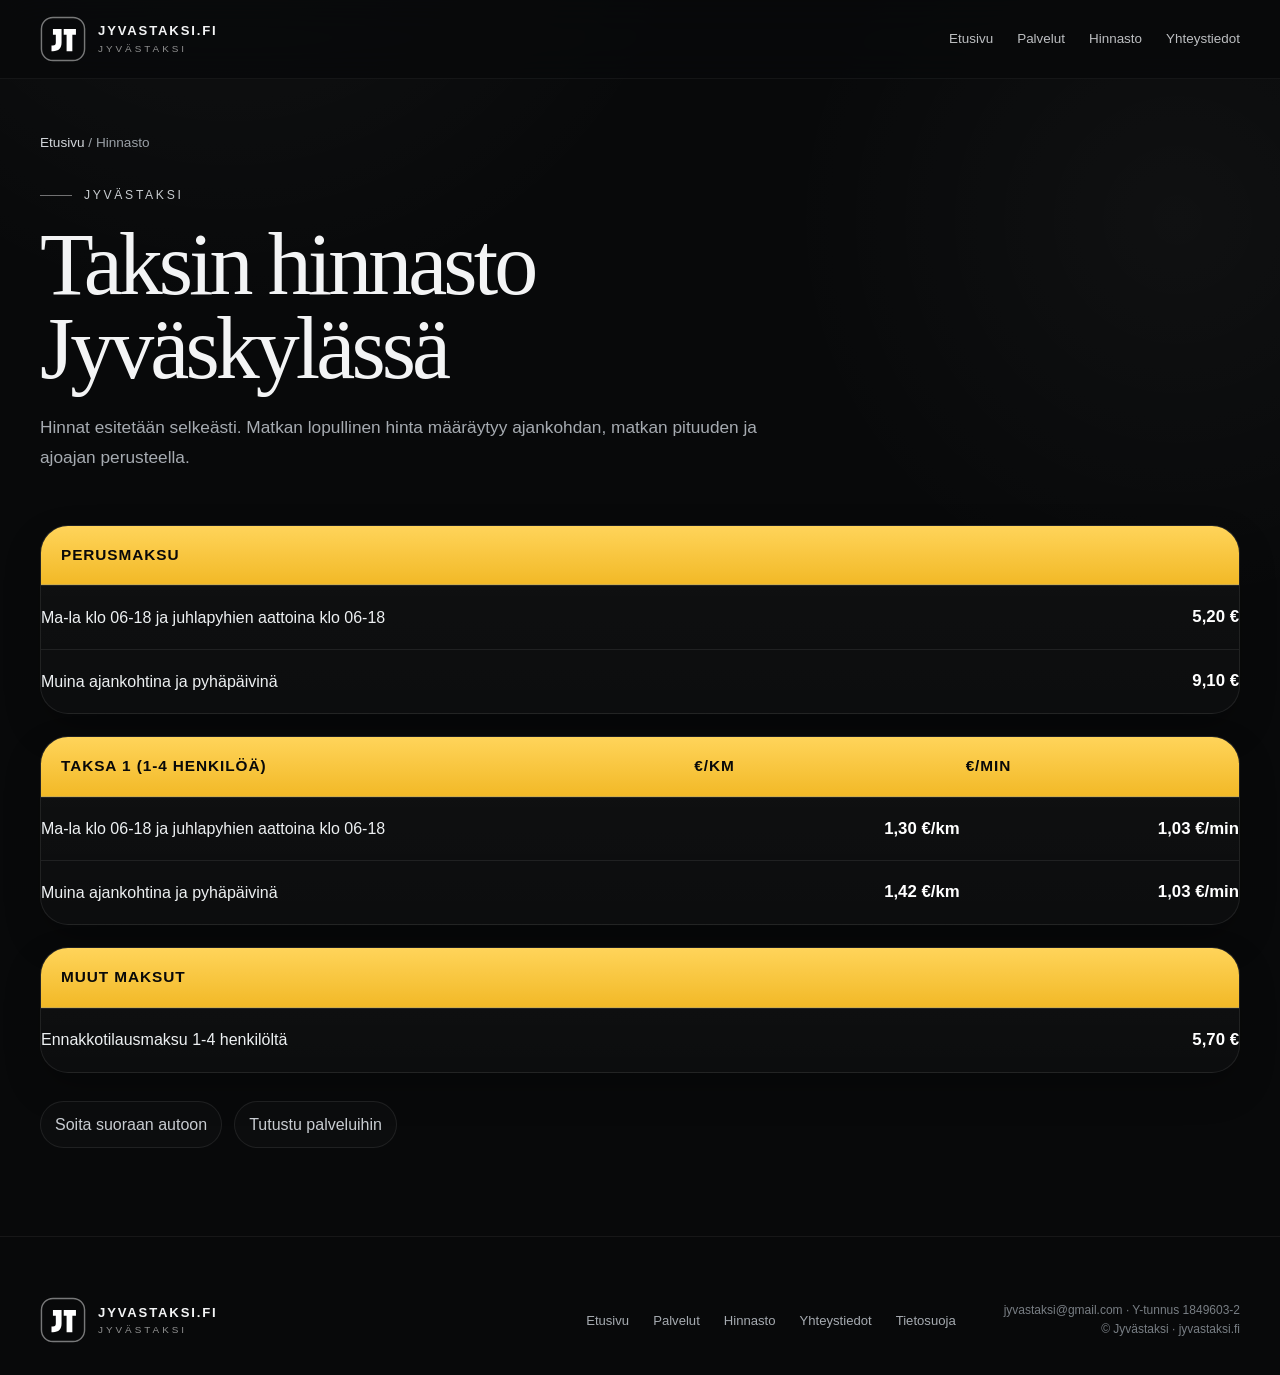
==== commit eca10ab5: "Korjaa hinnastosivun mobiilivalikko" ====
--- a/hinnasto/index.html
+++ b/hinnasto/index.html
@@ -11,7 +11,7 @@
 <script type="application/ld+json">{"@context":"https://schema.org","@graph":[{"@type":"WebPage","@id":"https://jyvastaksi.fi/hinnasto/#webpage","url":"https://jyvastaksi.fi/hinnasto/","name":"Taksin hinnasto Jyväskylä | Jyvästaksi","isPartOf":{"@id":"https://jyvastaksi.fi/#website"},"about":{"@id":"https://jyvastaksi.fi/#business"},"inLanguage":"fi-FI"},{"@type":"BreadcrumbList","itemListElement":[{"@type":"ListItem","position":1,"name":"Etusivu","item":"https://jyvastaksi.fi/"},{"@type":"ListItem","position":2,"name":"Hinnasto","item":"https://jyvastaksi.fi/hinnasto/"}]},{"@type":["LocalBusiness","TaxiService"],"@id":"https://jyvastaksi.fi/#business","name":"Jyvästaksi","alternateName":"jyvastaksi.fi","legalName":"Jyvästaksi","url":"https://jyvastaksi.fi/","logo":"https://jyvastaksi.fi/icon-512.png","image":["https://jyvastaksi.fi/assets/jyvastaksi-og.jpg","https://jyvastaksi.fi/assets/jyvastaksi-taksi-jyvaskyla-1672.webp"],"email":"jyvastaksi@gmail.com","taxID":"1849603-2","priceRange":"€€","description":"Turvallista ja paikallista taksipalvelua Jyväskylässä neljän 1+4 hengen Mercedes-Benz-taksin kalustolla.","areaServed":{"@type":"City","name":"Jyväskylä"},"knowsLanguage":["fi"],"slogan":"Turvallista taksipalvelua vahvalla paikallistuntemuksella","contactPoint":[{"@type":"ContactPoint","telephone":"+358504113027","contactType":"Auto 27","areaServed":"Jyväskylä","availableLanguage":"fi"},{"@type":"ContactPoint","telephone":"+358504113035","contactType":"Auto 35","areaServed":"Jyväskylä","availableLanguage":"fi"},{"@type":"ContactPoint","telephone":"+358504113041","contactType":"Auto 41","areaServed":"Jyväskylä","availableLanguage":"fi"},{"@type":"ContactPoint","telephone":"+358504113075","contactType":"Auto 75","areaServed":"Jyväskylä","availableLanguage":"fi"}],"hasOfferCatalog":{"@type":"OfferCatalog","name":"Taksipalvelut","itemListElement":[{"@type":"Offer","itemOffered":{"@type":"Service","name":"Paikalliset taksikuljetukset Jyväskylässä"}},{"@type":"Offer","itemOffered":{"@type":"Service","name":"Ennakkotilaukset"}},{"@type":"Offer","itemOffered":{"@type":"Service","name":"Yritys- ja tilausajot"}}]}},{"@type":"WebSite","@id":"https://jyvastaksi.fi/#website","url":"https://jyvastaksi.fi/","name":"Jyvästaksi","inLanguage":"fi-FI","publisher":{"@id":"https://jyvastaksi.fi/#business"}}]}</script>
 </head><body>
 <a class="skip-link" href="#main">Siirry sisältöön</a>
-<header class="site-header scrolled"><div class="container nav-wrap"><a class="brand" href="/" aria-label="Jyvästaksi, etusivu"><span class="brand-mark" aria-hidden="true"><svg viewBox="0 0 64 64"><rect x="2" y="2" width="60" height="60" rx="16"/><path d="M18 18h12v19c0 8-4 12-12 12h-2v-8h2c3 0 4-1 4-4V26h-4z"/><path d="M33 18h17v8h-5v23h-8V26h-4z"/></svg></span><span><strong>JYVASTAKSI.FI</strong><small>JYVÄSTAKSI</small></span></a><nav class="primary-nav"><a href="/">Etusivu</a><a href="/palvelut/">Palvelut</a><a href="/hinnasto/">Hinnasto</a><a href="/yhteystiedot/">Yhteystiedot</a></nav></div></header>
+<header class="site-header scrolled"><div class="container nav-wrap"><a class="brand" href="/" aria-label="Jyvästaksi, etusivu"><span class="brand-mark" aria-hidden="true"><svg viewBox="0 0 64 64"><rect x="2" y="2" width="60" height="60" rx="16"/><path d="M18 18h12v19c0 8-4 12-12 12h-2v-8h2c3 0 4-1 4-4V26h-4z"/><path d="M33 18h17v8h-5v23h-8V26h-4z"/></svg></span><span><strong>JYVASTAKSI.FI</strong><small>JYVÄSTAKSI</small></span></a><button class="menu-toggle" type="button" aria-controls="primary-nav" aria-expanded="false"><span></span><span></span><span></span><span class="sr-only">Avaa valikko</span></button><nav class="primary-nav" id="primary-nav" aria-label="Päävalikko"><a href="/">Etusivu</a><a href="/palvelut/">Palvelut</a><a href="/hinnasto/">Hinnasto</a><a href="/yhteystiedot/">Yhteystiedot</a></nav></div></header>
 <main class="subpage-main" id="main"><div class="container"><div class="breadcrumbs"><a href="/">Etusivu</a> / Hinnasto</div><div class="subpage-hero"><span class="eyebrow">Jyvästaksi</span><h1>Taksin hinnasto Jyväskylässä</h1><p>Hinnat esitetään selkeästi. Matkan lopullinen hinta määräytyy ajankohdan, matkan pituuden ja ajoajan perusteella.</p></div><section class="pricing-panels" aria-label="Jyvästaksin hinnasto"><div class="price-panel"><div class="price-panel-head">Perusmaksu</div><div class="price-row"><div class="price-desc">Ma-la klo 06-18 ja juhlapyhien aattoina klo 06-18</div><div class="price-value">5,20 €</div></div><div class="price-row"><div class="price-desc">Muina ajankohtina ja pyhäpäivinä</div><div class="price-value">9,10 €</div></div></div><div class="price-panel"><div class="price-panel-head price-panel-head-grid"><span>Taksa 1 (1-4 henkilöä)</span><span>€/km</span><span>€/min</span></div><div class="price-row price-row-grid"><div class="price-desc">Ma-la klo 06-18 ja juhlapyhien aattoina klo 06-18</div><div class="price-value">1,30 €/km</div><div class="price-value">1,03 €/min</div></div><div class="price-row price-row-grid"><div class="price-desc">Muina ajankohtina ja pyhäpäivinä</div><div class="price-value">1,42 €/km</div><div class="price-value">1,03 €/min</div></div></div><div class="price-panel"><div class="price-panel-head">Muut maksut</div><div class="price-row"><div class="price-desc">Ennakkotilausmaksu 1-4 henkilöltä</div><div class="price-value">5,70 €</div></div></div></section><div class="seo-links"><a href="/yhteystiedot/">Soita suoraan autoon</a><a href="/palvelut/">Tutustu palveluihin</a></div></div></main>
-<footer class="site-footer"><div class="container footer-grid"><a class="brand footer-brand" href="/"><span class="brand-mark" aria-hidden="true"><svg viewBox="0 0 64 64"><rect x="2" y="2" width="60" height="60" rx="16"/><path d="M18 18h12v19c0 8-4 12-12 12h-2v-8h2c3 0 4-1 4-4V26h-4z"/><path d="M33 18h17v8h-5v23h-8V26h-4z"/></svg></span><span><strong>JYVASTAKSI.FI</strong><small>JYVÄSTAKSI</small></span></a><div class="footer-links"><a href="/">Etusivu</a><a href="/palvelut/">Palvelut</a><a href="/hinnasto/">Hinnasto</a><a href="/yhteystiedot/">Yhteystiedot</a></div><div class="footer-meta"><span><a href="mailto:jyvastaksi@gmail.com">jyvastaksi@gmail.com</a> · Y-tunnus 1849603-2</span><span>© Jyvästaksi · jyvastaksi.fi</span></div></div></footer>
-</body></html>+<footer class="site-footer"><div class="container footer-grid"><a class="brand footer-brand" href="/"><span class="brand-mark" aria-hidden="true"><svg viewBox="0 0 64 64"><rect x="2" y="2" width="60" height="60" rx="16"/><path d="M18 18h12v19c0 8-4 12-12 12h-2v-8h2c3 0 4-1 4-4V26h-4z"/><path d="M33 18h17v8h-5v23h-8V26h-4z"/></svg></span><span><strong>JYVASTAKSI.FI</strong><small>JYVÄSTAKSI</small></span></a><div class="footer-links"><a href="/">Etusivu</a><a href="/palvelut/">Palvelut</a><a href="/hinnasto/">Hinnasto</a><a href="/yhteystiedot/">Yhteystiedot</a><a href="/tietosuoja/">Tietosuoja</a></div><div class="footer-meta"><span><a href="mailto:jyvastaksi@gmail.com">jyvastaksi@gmail.com</a> · Y-tunnus 1849603-2</span><span>© Jyvästaksi · jyvastaksi.fi</span></div></div></footer>
+<script defer src="/assets/app.0035077000.js"></script></body></html>
--- a/assets/site.97f5869bd6.css
+++ b/assets/site.97f5869bd6.css
@@ -735,3 +735,62 @@
   .subpage-phone-grid { grid-template-columns: 1fr 1fr; gap: 8px; }
   .subpage-phone-grid a { padding: 14px 10px; }
 }
+
+/* 2026-07 visibility, accessibility and privacy improvements */
+.hero h1 > span { display: block; }
+.hero h1 .h1-location {
+  margin-bottom: 14px;
+  color: #ecb518;
+  font-family: Inter, Arial, sans-serif;
+  font-size: clamp(.78rem, 1.25vw, 1rem);
+  font-style: normal;
+  font-weight: 700;
+  line-height: 1.2;
+  letter-spacing: .16em;
+  text-transform: uppercase;
+}
+.consent span a {
+  color: #ecb518;
+  text-decoration: underline;
+  text-underline-offset: 3px;
+}
+.legal-content {
+  display: grid;
+  gap: 28px;
+  max-width: 860px;
+}
+.legal-content section {
+  padding-bottom: 26px;
+  border-bottom: 1px solid var(--line);
+}
+.legal-content section:last-child {
+  padding-bottom: 0;
+  border-bottom: 0;
+}
+.legal-content h2 {
+  margin: 0 0 12px;
+  font-family: Georgia, serif;
+  font-size: clamp(1.45rem, 3vw, 2rem);
+  font-weight: 400;
+}
+.legal-content p,
+.legal-content li {
+  color: var(--muted);
+  line-height: 1.75;
+}
+.legal-content ul {
+  display: grid;
+  gap: 8px;
+  padding-left: 20px;
+}
+.legal-content a {
+  color: #ecb518;
+  text-decoration: underline;
+  text-underline-offset: 3px;
+}
+@media (max-width: 720px) {
+  .hero h1 .h1-location {
+    margin-bottom: 12px;
+    font-size: .72rem;
+  }
+}
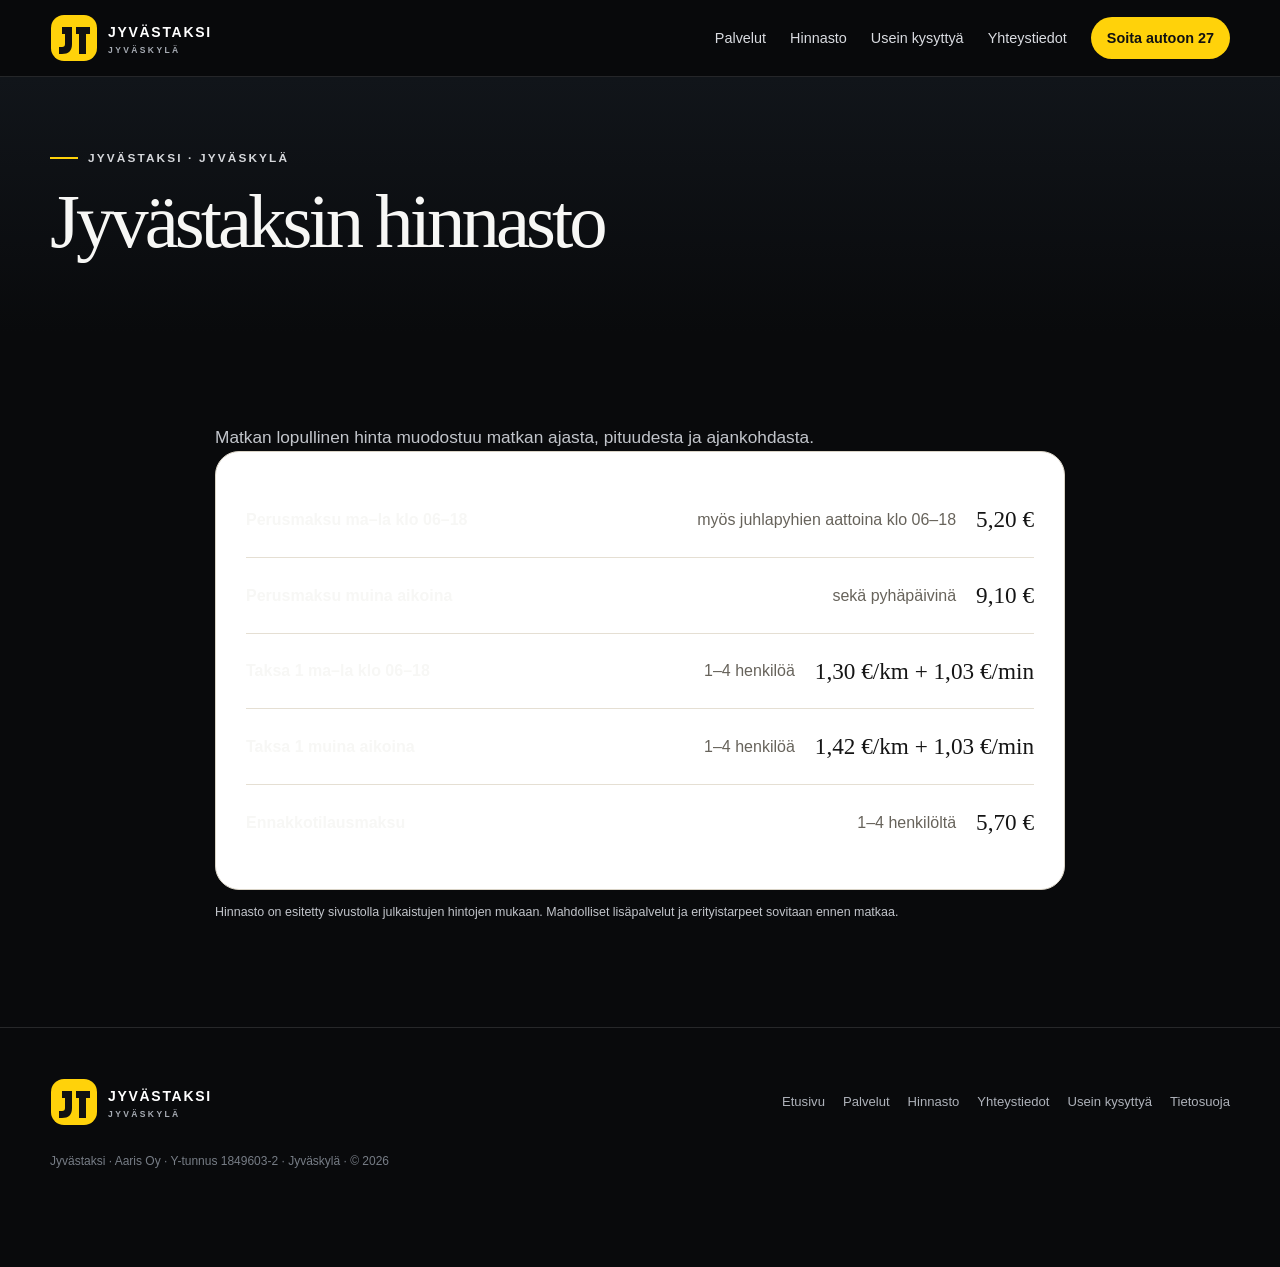
==== commit c0e501c5: "Päivitä hinnastosivu" ====
--- a/hinnasto/index.html
+++ b/hinnasto/index.html
@@ -1,17 +1 @@
-<!DOCTYPE html>
-<html lang="fi"><head>
-<meta charset="utf-8"><meta name="viewport" content="width=device-width, initial-scale=1">
-<title>Taksin hinnasto Jyväskylä | Jyvästaksi</title><meta name="description" content="Jyvästaksin taksihinnasto Jyväskylässä: perusmaksut, kilometriveloitus, aikaveloitus ja ennakkotilausmaksu selkeästi esitettynä.">
-<meta name="robots" content="index,follow,max-image-preview:large,max-snippet:-1">
-<meta name="theme-color" content="#08090a"><link rel="canonical" href="https://jyvastaksi.fi/hinnasto/">
-<meta property="og:locale" content="fi_FI"><meta property="og:type" content="website"><meta property="og:site_name" content="Jyvästaksi">
-<meta property="og:title" content="Taksin hinnasto Jyväskylä | Jyvästaksi"><meta property="og:description" content="Jyvästaksin taksihinnasto Jyväskylässä: perusmaksut, kilometriveloitus, aikaveloitus ja ennakkotilausmaksu selkeästi esitettynä."><meta property="og:url" content="https://jyvastaksi.fi/hinnasto/"><meta property="og:image" content="https://jyvastaksi.fi/assets/jyvastaksi-og.jpg">
-<meta name="twitter:card" content="summary_large_image"><meta name="twitter:title" content="Taksin hinnasto Jyväskylä | Jyvästaksi"><meta name="twitter:description" content="Jyvästaksin taksihinnasto Jyväskylässä: perusmaksut, kilometriveloitus, aikaveloitus ja ennakkotilausmaksu selkeästi esitettynä."><meta name="twitter:image" content="https://jyvastaksi.fi/assets/jyvastaksi-og.jpg">
-<link rel="icon" href="/favicon.svg" type="image/svg+xml"><link rel="icon" href="/favicon.ico" sizes="any"><link rel="apple-touch-icon" href="/icon-180.png"><link rel="manifest" href="/site.webmanifest"><link rel="stylesheet" href="/assets/site.97f5869bd6.css">
-<script type="application/ld+json">{"@context":"https://schema.org","@graph":[{"@type":"WebPage","@id":"https://jyvastaksi.fi/hinnasto/#webpage","url":"https://jyvastaksi.fi/hinnasto/","name":"Taksin hinnasto Jyväskylä | Jyvästaksi","isPartOf":{"@id":"https://jyvastaksi.fi/#website"},"about":{"@id":"https://jyvastaksi.fi/#business"},"inLanguage":"fi-FI"},{"@type":"BreadcrumbList","itemListElement":[{"@type":"ListItem","position":1,"name":"Etusivu","item":"https://jyvastaksi.fi/"},{"@type":"ListItem","position":2,"name":"Hinnasto","item":"https://jyvastaksi.fi/hinnasto/"}]},{"@type":["LocalBusiness","TaxiService"],"@id":"https://jyvastaksi.fi/#business","name":"Jyvästaksi","alternateName":"jyvastaksi.fi","legalName":"Jyvästaksi","url":"https://jyvastaksi.fi/","logo":"https://jyvastaksi.fi/icon-512.png","image":["https://jyvastaksi.fi/assets/jyvastaksi-og.jpg","https://jyvastaksi.fi/assets/jyvastaksi-taksi-jyvaskyla-1672.webp"],"email":"jyvastaksi@gmail.com","taxID":"1849603-2","priceRange":"€€","description":"Turvallista ja paikallista taksipalvelua Jyväskylässä neljän 1+4 hengen Mercedes-Benz-taksin kalustolla.","areaServed":{"@type":"City","name":"Jyväskylä"},"knowsLanguage":["fi"],"slogan":"Turvallista taksipalvelua vahvalla paikallistuntemuksella","contactPoint":[{"@type":"ContactPoint","telephone":"+358504113027","contactType":"Auto 27","areaServed":"Jyväskylä","availableLanguage":"fi"},{"@type":"ContactPoint","telephone":"+358504113035","contactType":"Auto 35","areaServed":"Jyväskylä","availableLanguage":"fi"},{"@type":"ContactPoint","telephone":"+358504113041","contactType":"Auto 41","areaServed":"Jyväskylä","availableLanguage":"fi"},{"@type":"ContactPoint","telephone":"+358504113075","contactType":"Auto 75","areaServed":"Jyväskylä","availableLanguage":"fi"}],"hasOfferCatalog":{"@type":"OfferCatalog","name":"Taksipalvelut","itemListElement":[{"@type":"Offer","itemOffered":{"@type":"Service","name":"Paikalliset taksikuljetukset Jyväskylässä"}},{"@type":"Offer","itemOffered":{"@type":"Service","name":"Ennakkotilaukset"}},{"@type":"Offer","itemOffered":{"@type":"Service","name":"Yritys- ja tilausajot"}}]}},{"@type":"WebSite","@id":"https://jyvastaksi.fi/#website","url":"https://jyvastaksi.fi/","name":"Jyvästaksi","inLanguage":"fi-FI","publisher":{"@id":"https://jyvastaksi.fi/#business"}}]}</script>
-</head><body>
-<a class="skip-link" href="#main">Siirry sisältöön</a>
-<header class="site-header scrolled"><div class="container nav-wrap"><a class="brand" href="/" aria-label="Jyvästaksi, etusivu"><span class="brand-mark" aria-hidden="true"><svg viewBox="0 0 64 64"><rect x="2" y="2" width="60" height="60" rx="16"/><path d="M18 18h12v19c0 8-4 12-12 12h-2v-8h2c3 0 4-1 4-4V26h-4z"/><path d="M33 18h17v8h-5v23h-8V26h-4z"/></svg></span><span><strong>JYVASTAKSI.FI</strong><small>JYVÄSTAKSI</small></span></a><button class="menu-toggle" type="button" aria-controls="primary-nav" aria-expanded="false"><span></span><span></span><span></span><span class="sr-only">Avaa valikko</span></button><nav class="primary-nav" id="primary-nav" aria-label="Päävalikko"><a href="/">Etusivu</a><a href="/palvelut/">Palvelut</a><a href="/hinnasto/">Hinnasto</a><a href="/yhteystiedot/">Yhteystiedot</a></nav></div></header>
-<main class="subpage-main" id="main"><div class="container"><div class="breadcrumbs"><a href="/">Etusivu</a> / Hinnasto</div><div class="subpage-hero"><span class="eyebrow">Jyvästaksi</span><h1>Taksin hinnasto Jyväskylässä</h1><p>Hinnat esitetään selkeästi. Matkan lopullinen hinta määräytyy ajankohdan, matkan pituuden ja ajoajan perusteella.</p></div><section class="pricing-panels" aria-label="Jyvästaksin hinnasto"><div class="price-panel"><div class="price-panel-head">Perusmaksu</div><div class="price-row"><div class="price-desc">Ma-la klo 06-18 ja juhlapyhien aattoina klo 06-18</div><div class="price-value">5,20 €</div></div><div class="price-row"><div class="price-desc">Muina ajankohtina ja pyhäpäivinä</div><div class="price-value">9,10 €</div></div></div><div class="price-panel"><div class="price-panel-head price-panel-head-grid"><span>Taksa 1 (1-4 henkilöä)</span><span>€/km</span><span>€/min</span></div><div class="price-row price-row-grid"><div class="price-desc">Ma-la klo 06-18 ja juhlapyhien aattoina klo 06-18</div><div class="price-value">1,30 €/km</div><div class="price-value">1,03 €/min</div></div><div class="price-row price-row-grid"><div class="price-desc">Muina ajankohtina ja pyhäpäivinä</div><div class="price-value">1,42 €/km</div><div class="price-value">1,03 €/min</div></div></div><div class="price-panel"><div class="price-panel-head">Muut maksut</div><div class="price-row"><div class="price-desc">Ennakkotilausmaksu 1-4 henkilöltä</div><div class="price-value">5,70 €</div></div></div></section><div class="seo-links"><a href="/yhteystiedot/">Soita suoraan autoon</a><a href="/palvelut/">Tutustu palveluihin</a></div></div></main>
-<footer class="site-footer"><div class="container footer-grid"><a class="brand footer-brand" href="/"><span class="brand-mark" aria-hidden="true"><svg viewBox="0 0 64 64"><rect x="2" y="2" width="60" height="60" rx="16"/><path d="M18 18h12v19c0 8-4 12-12 12h-2v-8h2c3 0 4-1 4-4V26h-4z"/><path d="M33 18h17v8h-5v23h-8V26h-4z"/></svg></span><span><strong>JYVASTAKSI.FI</strong><small>JYVÄSTAKSI</small></span></a><div class="footer-links"><a href="/">Etusivu</a><a href="/palvelut/">Palvelut</a><a href="/hinnasto/">Hinnasto</a><a href="/yhteystiedot/">Yhteystiedot</a><a href="/tietosuoja/">Tietosuoja</a></div><div class="footer-meta"><span><a href="mailto:jyvastaksi@gmail.com">jyvastaksi@gmail.com</a> · Y-tunnus 1849603-2</span><span>© Jyvästaksi · jyvastaksi.fi</span></div></div></footer>
-<script defer src="/assets/app.0035077000.js"></script></body></html>+<!doctype html><html lang="fi"><head><meta charset="utf-8"><meta name="viewport" content="width=device-width,initial-scale=1"><title>Taksin hinnasto Jyväskylä | Jyvästaksi</title><meta name="description" content="Jyvästaksin taksihinnasto Jyväskylässä: perusmaksut, kilometri- ja minuuttihinnat sekä ennakkotilausmaksu."><link rel="canonical" href="https://jyvastaksi.fi/hinnasto/"><meta name="theme-color" content="#090a0c"><link rel="stylesheet" href="/assets/styles.css"><link rel="icon" href="/assets/logo.svg"></head><body><a class="skip" href="#main">Siirry sisältöön</a><header class="header"><div class="container nav"><a class="logo" href="/" aria-label="Jyvästaksi etusivu"><img src="/assets/logo.svg" alt="Jyvästaksi"></a><button class="menu" type="button" aria-label="Avaa valikko" aria-expanded="false"><span></span><span></span><span></span></button><nav class="links" aria-label="Päävalikko"><a href="/palvelut/">Palvelut</a><a href="/hinnasto/">Hinnasto</a><a href="/usein-kysyttya/">Usein kysyttyä</a><a href="/yhteystiedot/">Yhteystiedot</a><a class="nav-call" href="tel:+358504113027">Soita autoon 27</a></nav></div></header><main id="main"><section class="page-hero"><div class="container"><p class="eyebrow">Jyvästaksi · Jyväskylä</p><h1>Jyvästaksin hinnasto</h1></div></section><section class="section"><div class="container prose"><p class="hero-lead">Matkan lopullinen hinta muodostuu matkan ajasta, pituudesta ja ajankohdasta.</p><div class="price-card"><div class="price-row"><strong>Perusmaksu ma–la klo 06–18</strong><span>myös juhlapyhien aattoina klo 06–18</span><span class="price-value">5,20 €</span></div><div class="price-row"><strong>Perusmaksu muina aikoina</strong><span>sekä pyhäpäivinä</span><span class="price-value">9,10 €</span></div><div class="price-row"><strong>Taksa 1 ma–la klo 06–18</strong><span>1–4 henkilöä</span><span class="price-value">1,30 €/km + 1,03 €/min</span></div><div class="price-row"><strong>Taksa 1 muina aikoina</strong><span>1–4 henkilöä</span><span class="price-value">1,42 €/km + 1,03 €/min</span></div><div class="price-row"><strong>Ennakkotilausmaksu</strong><span>1–4 henkilöltä</span><span class="price-value">5,70 €</span></div></div><p class="legal">Hinnasto on esitetty sivustolla julkaistujen hintojen mukaan. Mahdolliset lisäpalvelut ja erityistarpeet sovitaan ennen matkaa.</p></div></section></main><footer class="footer"><div class="container"><div class="footer-grid"><a class="logo" href="/"><img src="/assets/logo.svg" alt="Jyvästaksi"></a><div class="footer-links"><a href="/">Etusivu</a><a href="/palvelut/">Palvelut</a><a href="/hinnasto/">Hinnasto</a><a href="/yhteystiedot/">Yhteystiedot</a><a href="/usein-kysyttya/">Usein kysyttyä</a><a href="/tietosuoja/">Tietosuoja</a></div></div><div class="footer-meta">Jyvästaksi · Aaris Oy · Y-tunnus 1849603-2 · Jyväskylä · © <span data-year></span></div></div></footer><a class="mobile-call" href="tel:+358504113027">Soita autoon 27</a><script src="/assets/script.js" defer></script></body></html>
--- a/assets/styles.css
+++ b/assets/styles.css
@@ -0,0 +1,5 @@
+:root{--bg:#090a0c;--surface:#121419;--surface2:#181b21;--text:#f7f7f5;--muted:#aeb2ba;--yellow:#ffd20a;--yellow2:#e9bb00;--line:rgba(255,255,255,.12);--max:1180px;--radius:24px;--shadow:0 24px 70px rgba(0,0,0,.38)}
+*{box-sizing:border-box}html{scroll-behavior:smooth;background:var(--bg)}body{margin:0;background:var(--bg);color:var(--text);font-family:Inter,ui-sans-serif,-apple-system,BlinkMacSystemFont,"Segoe UI",sans-serif;line-height:1.58;-webkit-font-smoothing:antialiased;overflow-x:hidden}a{color:inherit;text-decoration:none}img,svg{display:block;max-width:100%}button{font:inherit}.container{width:min(calc(100% - 40px),var(--max));margin-inline:auto}.skip{position:fixed;top:10px;left:10px;z-index:999;background:#fff;color:#000;padding:10px 14px;transform:translateY(-150%)}.skip:focus{transform:none}.header{position:sticky;top:0;z-index:100;background:rgba(9,10,12,.88);backdrop-filter:blur(16px);border-bottom:1px solid var(--line)}.nav{min-height:76px;display:flex;align-items:center;justify-content:space-between;gap:24px}.logo{width:160px;flex:none}.links{display:flex;align-items:center;gap:24px;font-size:.9rem}.links a{color:#dadce1}.links a:hover{color:#fff}.nav-call{padding:10px 16px;border-radius:999px;background:var(--yellow);color:#111!important;font-weight:800}.menu{display:none;width:44px;height:44px;border:1px solid var(--line);border-radius:50%;background:transparent;color:#fff;align-items:center;justify-content:center}.menu span{width:18px;height:1px;background:#fff;display:block;margin:4px auto}.hero{position:relative;padding:78px 0 58px;background:radial-gradient(circle at 84% 10%,rgba(255,210,10,.10),transparent 32%),linear-gradient(180deg,#0e1115 0%,#090a0c 100%)}.hero-grid{display:grid;grid-template-columns:minmax(0,.92fr) minmax(0,1.08fr);gap:56px;align-items:center}.hero-copy,.hero-art{min-width:0}.eyebrow{display:flex;align-items:center;gap:10px;margin:0 0 18px;color:#d5d7db;text-transform:uppercase;font-size:.74rem;letter-spacing:.18em;font-weight:800}.eyebrow:before{content:"";width:28px;height:2px;background:var(--yellow)}h1,h2,h3{margin-top:0}h1{font-family:Georgia,"Times New Roman",serif;font-weight:400;font-size:clamp(3.2rem,6vw,6.2rem);line-height:.94;letter-spacing:-.052em;margin-bottom:24px}h1 strong{color:var(--yellow);font-weight:400}.hero-lead{max-width:610px;color:#c2c5cb;font-size:1.08rem;margin:0}.actions{display:flex;flex-wrap:wrap;gap:12px;margin-top:30px}.btn{display:inline-flex;align-items:center;justify-content:center;min-height:50px;padding:13px 20px;border-radius:999px;font-size:.93rem;font-weight:800;border:1px solid transparent;transition:.2s ease}.btn:hover{transform:translateY(-2px)}.btn-primary{background:var(--yellow);color:#111}.btn-secondary{border-color:var(--line);background:rgba(255,255,255,.03)}.hero-note{margin-top:18px;color:#8f949d;font-size:.8rem}.hero-art{position:relative}.hero-art img{width:100%;border-radius:30px;box-shadow:var(--shadow);border:1px solid rgba(255,255,255,.15)}.hero-badge{position:absolute;left:20px;bottom:20px;background:rgba(6,7,9,.78);backdrop-filter:blur(14px);border:1px solid var(--line);border-radius:16px;padding:13px 16px}.hero-badge strong,.hero-badge span{display:block}.hero-badge strong{font-size:1rem}.hero-badge span{font-size:.75rem;color:var(--muted)}.quick{padding:28px 0;border-block:1px solid var(--line);background:#0d0f12}.quick-grid{display:grid;grid-template-columns:repeat(4,minmax(0,1fr));gap:1px;background:var(--line);border:1px solid var(--line);border-radius:18px;overflow:hidden}.quick-grid>div{padding:20px;background:#0d0f12}.quick-grid strong{display:block;font-size:1.05rem}.quick-grid span{display:block;color:var(--muted);font-size:.78rem;margin-top:3px}.section{padding:92px 0}.section-soft{background:#f3f0e9;color:#151515}.section-dark{background:#0e1014}.section-head{display:grid;grid-template-columns:minmax(0,1fr) minmax(280px,.62fr);gap:46px;align-items:end;margin-bottom:42px}.section-head p{margin:0;color:var(--muted)}.section-soft .section-head p{color:#5f5c55}.kicker{margin:0 0 12px;text-transform:uppercase;letter-spacing:.17em;font-size:.72rem;font-weight:900;color:#9b7a00}.section h2{font-family:Georgia,"Times New Roman",serif;font-size:clamp(2.35rem,4.8vw,4.5rem);line-height:1;letter-spacing:-.042em;margin-bottom:0}.cars{display:grid;grid-template-columns:repeat(4,minmax(0,1fr));gap:14px}.car-card{display:flex;flex-direction:column;min-width:0;padding:22px;border-radius:20px;background:#fff;color:#151515;border:1px solid #d9d3c6;box-shadow:0 14px 34px rgba(46,39,25,.08)}.car-top{display:flex;align-items:center;justify-content:space-between;gap:12px}.car-no{font-family:Georgia,serif;font-size:2.3rem;line-height:1}.capacity{font-size:.75rem;font-weight:800;background:#f0e7ca;border-radius:999px;padding:7px 10px}.phone{font-size:1.05rem;font-weight:900;margin:24px 0 14px}.call{margin-top:auto;display:flex;justify-content:center;align-items:center;min-height:46px;border-radius:12px;background:#151515;color:#fff;font-weight:800}.call:hover{background:#2a2a2a}.service-grid{display:grid;grid-template-columns:repeat(3,minmax(0,1fr));gap:16px}.service{padding:28px;border-radius:22px;background:var(--surface);border:1px solid var(--line);min-height:260px}.service-num{color:var(--yellow);font-size:.74rem;font-weight:900;letter-spacing:.15em}.service h3{font-family:Georgia,serif;font-size:1.65rem;font-weight:400;margin:44px 0 12px}.service p{color:var(--muted);margin:0}.fleet-grid{display:grid;grid-template-columns:minmax(0,1fr) minmax(0,1fr);gap:54px;align-items:center}.fleet-panel{padding:34px;border-radius:28px;background:linear-gradient(145deg,#222832,#0a0c0f 72%);border:1px solid var(--line);min-height:440px;position:relative;overflow:hidden}.fleet-panel:after{content:"";position:absolute;width:330px;height:330px;right:-130px;bottom:-140px;border-radius:50%;border:1px solid rgba(255,210,10,.28);box-shadow:0 0 0 52px rgba(255,210,10,.035),0 0 0 104px rgba(255,210,10,.018)}.fleet-big{font-family:Georgia,serif;font-size:clamp(4.5rem,10vw,8rem);letter-spacing:-.08em}.fleet-list{display:grid;gap:12px;margin:28px 0 0;padding:0;list-style:none}.fleet-list li{padding:13px 0;border-top:1px solid var(--line);color:#d9dbe0}.price-wrap{max-width:900px;margin:auto}.price-card{border:1px solid #d9d3c6;border-radius:24px;background:#fff;padding:30px}.price-row{display:grid;grid-template-columns:minmax(0,1fr) auto auto;gap:20px;align-items:center;padding:19px 0;border-bottom:1px solid #e5dfd3}.price-row:last-child{border-bottom:0}.price-row strong{font-size:1rem}.price-row span{color:#67635b}.price-value{font-family:Georgia,serif;font-size:1.45rem!important;color:#151515!important}.faq{display:grid;gap:10px}.faq details{background:var(--surface);border:1px solid var(--line);border-radius:16px;padding:0 20px}.faq summary{cursor:pointer;font-weight:800;padding:18px 0}.faq p{color:var(--muted);margin:0 0 20px}.contact-box{display:grid;grid-template-columns:minmax(0,1fr) minmax(0,1fr);gap:36px;padding:34px;border-radius:26px;background:linear-gradient(145deg,#1b1f25,#0c0e11);border:1px solid var(--line)}.contact-box p{color:var(--muted)}.contact-cars{display:grid;grid-template-columns:1fr 1fr;gap:10px}.contact-cars a{padding:15px;border-radius:14px;background:#fff;color:#111;font-weight:900;text-align:center}.legal{color:#858a93;font-size:.78rem}.footer{padding:50px 0 96px;border-top:1px solid var(--line)}.footer-grid{display:grid;grid-template-columns:1fr auto;gap:32px;align-items:center}.footer-links{display:flex;flex-wrap:wrap;gap:18px;color:#aeb2ba;font-size:.82rem}.footer-meta{margin-top:26px;color:#777d86;font-size:.75rem}.mobile-call{display:none}.page-hero{padding:72px 0 50px;background:linear-gradient(180deg,#11151a,#090a0c)}.page-hero h1{font-size:clamp(2.8rem,6vw,5.4rem);max-width:850px}.prose{max-width:850px}.prose h2{font-size:clamp(2rem,4vw,3.2rem);margin:46px 0 18px}.prose h3{font-size:1.25rem;margin:32px 0 10px}.prose p,.prose li{color:#c2c5cb}.prose a{color:var(--yellow);text-decoration:underline}.notice{padding:18px;border-radius:14px;background:rgba(255,210,10,.09);border:1px solid rgba(255,210,10,.28)}
+@media(max-width:930px){.links{position:fixed;inset:76px 0 auto 0;display:none;flex-direction:column;align-items:stretch;padding:18px 20px 28px;background:#090a0c;border-bottom:1px solid var(--line)}.links.open{display:flex}.links a{padding:12px 4px;border-bottom:1px solid var(--line)}.menu{display:block}.hero-grid,.fleet-grid,.contact-box{grid-template-columns:1fr}.hero{padding-top:56px}.hero-art{max-width:760px}.quick-grid{grid-template-columns:1fr 1fr}.cars{grid-template-columns:1fr 1fr}.section-head{grid-template-columns:1fr;gap:16px}.service-grid{grid-template-columns:1fr}.footer-grid{grid-template-columns:1fr}}
+@media(max-width:600px){.container{width:min(calc(100% - 28px),var(--max))}.nav{min-height:70px}.links{inset:70px 0 auto 0}.logo{width:146px}.hero{padding:42px 0 38px}.hero-grid{gap:30px}.hero h1{font-size:clamp(2.9rem,15vw,4.7rem)}.actions{display:grid}.btn{width:100%}.hero-art img{border-radius:22px}.hero-badge{left:12px;right:12px;bottom:12px}.quick-grid{grid-template-columns:1fr 1fr}.quick-grid>div{padding:16px}.section{padding:68px 0}.cars{grid-template-columns:1fr}.car-card{padding:20px}.price-row{grid-template-columns:1fr auto}.price-row span:not(.price-value){grid-column:1/-1}.contact-cars{grid-template-columns:1fr}.footer{padding-bottom:110px}.mobile-call{display:flex;position:fixed;z-index:90;left:12px;right:12px;bottom:12px;min-height:54px;align-items:center;justify-content:center;border-radius:999px;background:var(--yellow);color:#111;font-weight:900;box-shadow:0 18px 45px rgba(0,0,0,.5)}}
+@media(prefers-reduced-motion:reduce){html{scroll-behavior:auto}.btn{transition:none}}
